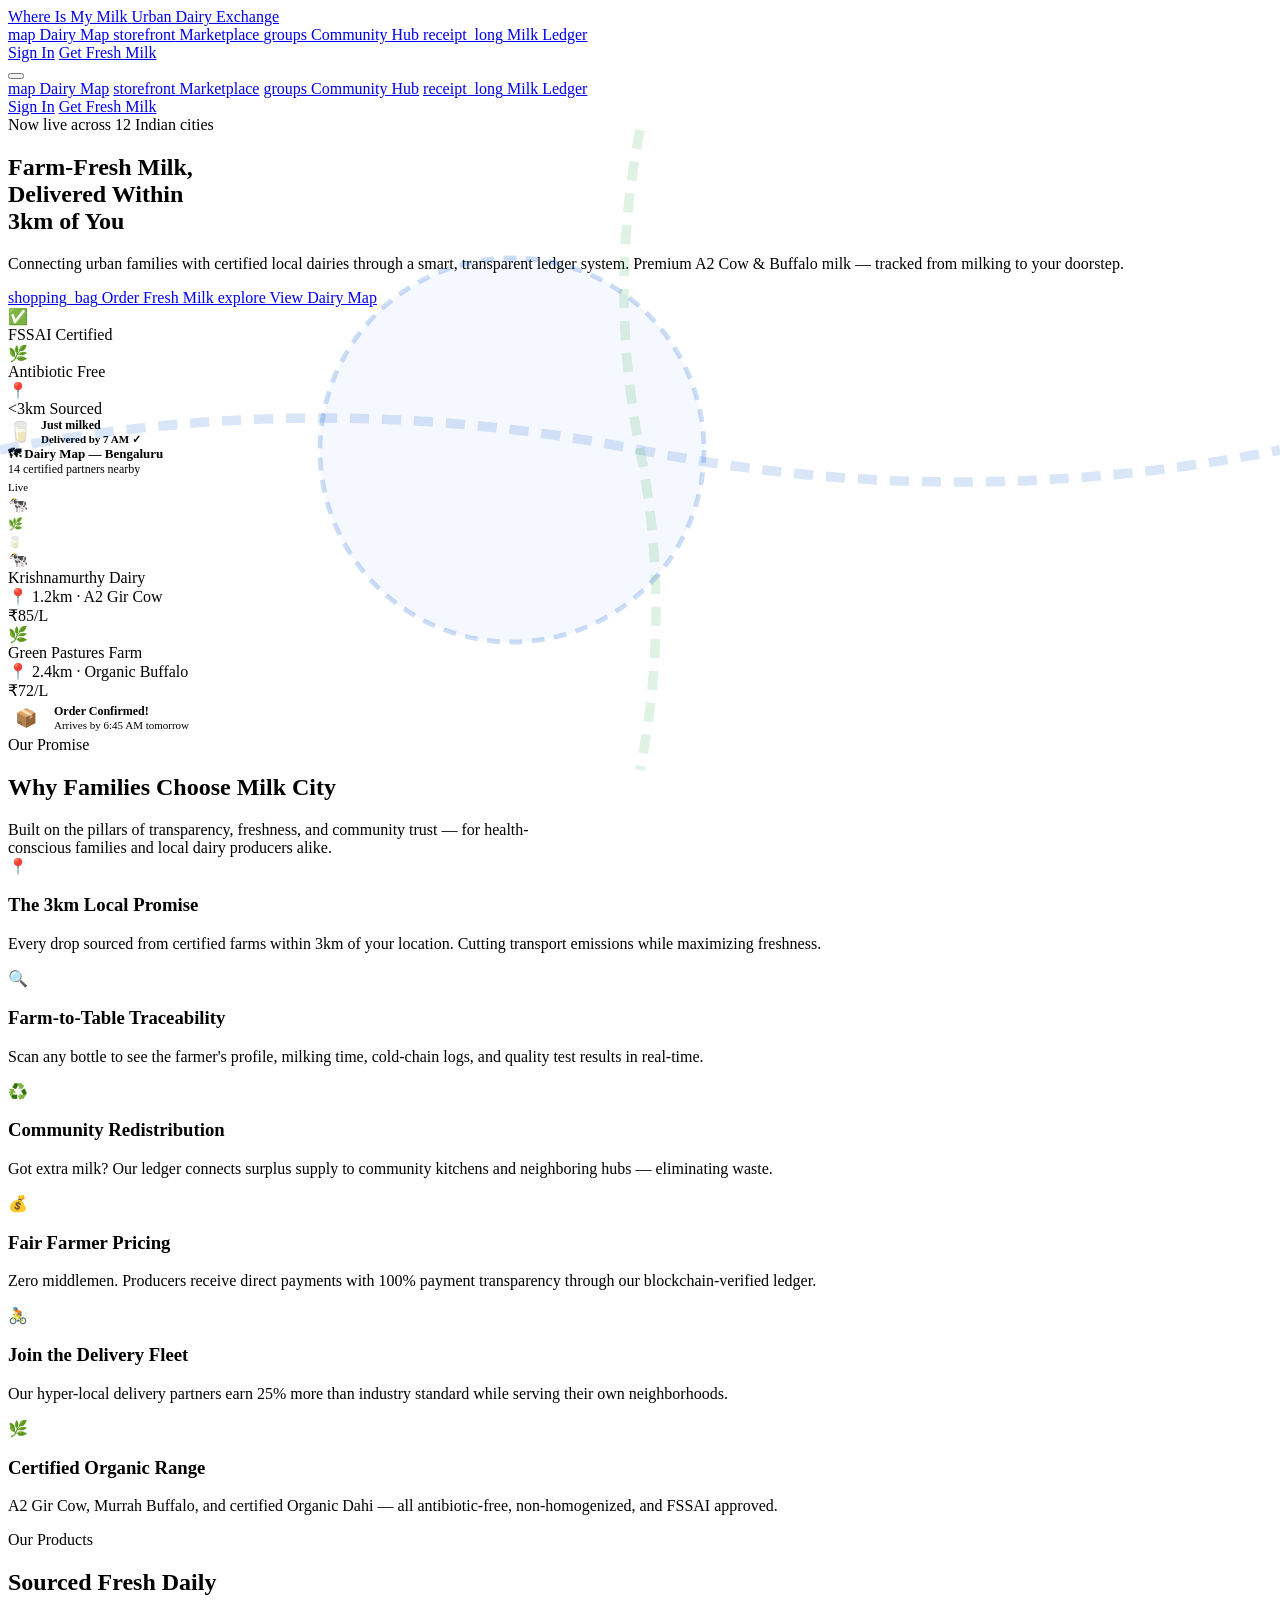
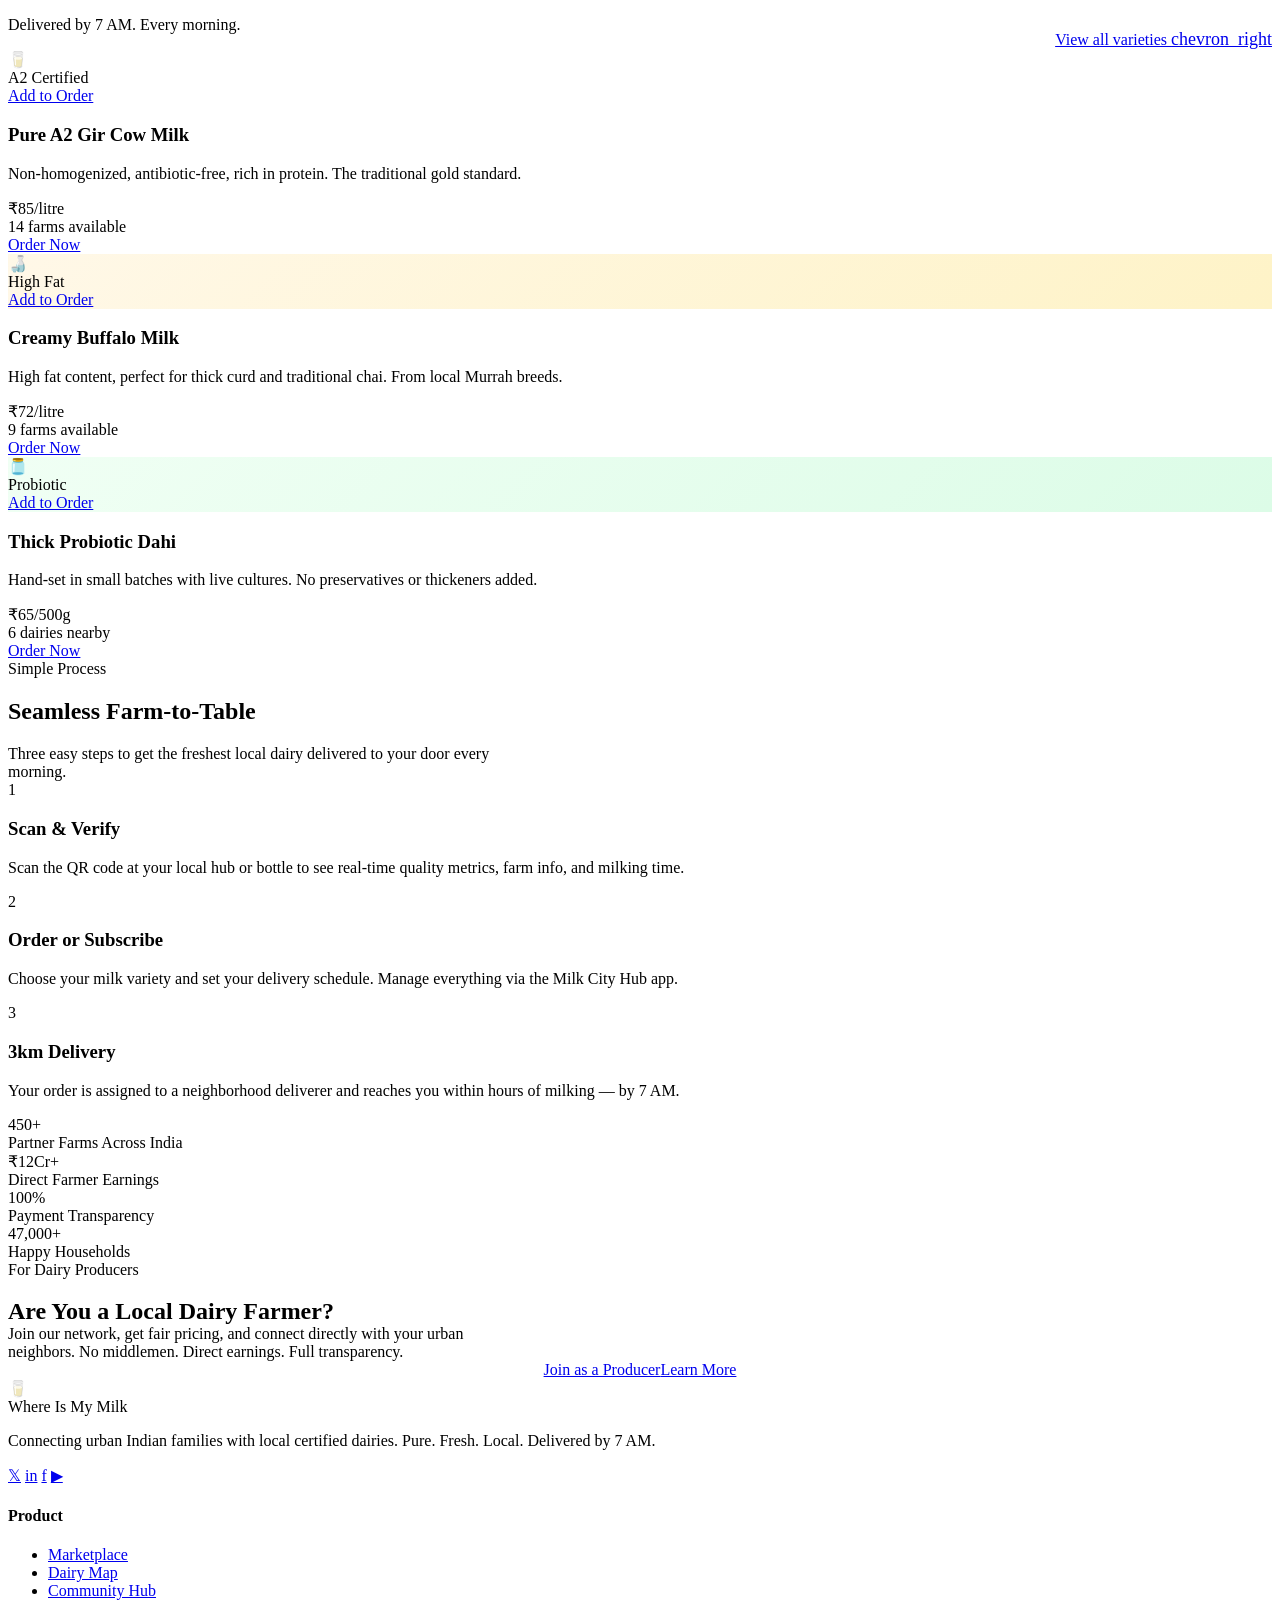
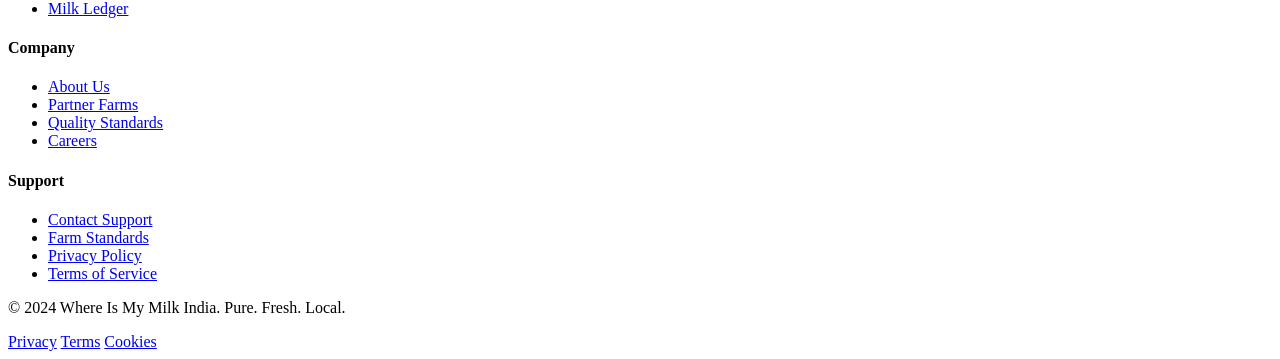
==== html/index.html @ d9d9bc88 "feat: restructure project by moving site files into a dedicated html subdirectory" ====
<!DOCTYPE html>
<html lang="en">
<head>
<meta charset="UTF-8">
<meta name="viewport" content="width=device-width, initial-scale=1.0">
<title>Where Is My Milk | Pure. Fresh. Local. Urban Dairy Exchange</title>
<meta name="description" content="Connecting urban Indian families with 3km local dairies. Premium A2 Cow & Buffalo milk tracked from farm to table. Join 450+ partner farms.">
<link rel="stylesheet" href="css/design-system.css">
<link rel="stylesheet" href="css/nav.css">
<link rel="stylesheet" href="css/landing.css">
</head>
<body>

<!-- NAVIGATION -->
<nav class="nav" id="mainNav">
  <div class="nav-inner">
    <a href="index.html" class="nav-logo">
      <div class="nav-logo-icon"></div>
      <div class="nav-logo-text">
        <span class="nav-logo-name">Where Is My Milk</span>
        <span class="nav-logo-tagline">Urban Dairy Exchange</span>
      </div>
    </a>
    <div class="nav-links">
      <a href="dairy-map.html" class="nav-link">
        <span class="material-icons-round">map</span> Dairy Map
      </a>
      <a href="marketplace.html" class="nav-link">
        <span class="material-icons-round">storefront</span> Marketplace
      </a>
      <a href="community-hub.html" class="nav-link">
        <span class="material-icons-round">groups</span> Community Hub
      </a>
      <a href="milk-ledger.html" class="nav-link">
        <span class="material-icons-round">receipt_long</span> Milk Ledger
      </a>
    </div>
    <div class="nav-actions">
      <a href="buyer-dashboard.html" class="btn btn-ghost btn-sm">Sign In</a>
      <a href="marketplace.html" class="btn btn-primary btn-sm">Get Fresh Milk</a>
    </div>
    <button class="nav-hamburger" id="hamburger" aria-label="Open menu">
      <span></span><span></span><span></span>
    </button>
  </div>
</nav>
<div class="nav-mobile" id="mobileMenu">
  <a href="dairy-map.html" class="nav-link"><span class="material-icons-round">map</span> Dairy Map</a>
  <a href="marketplace.html" class="nav-link"><span class="material-icons-round">storefront</span> Marketplace</a>
  <a href="community-hub.html" class="nav-link"><span class="material-icons-round">groups</span> Community Hub</a>
  <a href="milk-ledger.html" class="nav-link"><span class="material-icons-round">receipt_long</span> Milk Ledger</a>
  <div class="nav-actions">
    <a href="buyer-dashboard.html" class="btn btn-outline">Sign In</a>
    <a href="marketplace.html" class="btn btn-primary">Get Fresh Milk</a>
  </div>
</div>

<!-- HERO -->
<section class="hero" id="hero">
  <div class="container hero-inner">
    <div class="hero-content">
      <div class="hero-eyebrow" data-animate>
        <span class="hero-eyebrow-dot"></span>
        <span class="hero-eyebrow-text">Now live across 12 Indian cities</span>
      </div>
      <h1 class="hero-title" data-animate>
        Farm-Fresh Milk,<br>
        <span class="highlight">Delivered Within</span><br>
        <span class="highlight-green">3km of You</span>
      </h1>
      <p class="hero-desc" data-animate>
        Connecting urban families with certified local dairies through a smart, transparent ledger system. Premium A2 Cow &amp; Buffalo milk — tracked from milking to your doorstep.
      </p>
      <div class="hero-actions" data-animate>
        <a href="marketplace.html" class="btn btn-primary btn-lg">
          <span class="material-icons-round">shopping_bag</span> Order Fresh Milk
        </a>
        <a href="dairy-map.html" class="btn btn-outline btn-lg">
          <span class="material-icons-round">explore</span> View Dairy Map
        </a>
      </div>
      <div class="hero-trust" data-animate>
        <div class="hero-trust-item">
          <div class="hero-trust-icon">✅</div>
          <span>FSSAI Certified</span>
        </div>
        <div class="hero-trust-item">
          <div class="hero-trust-icon">🌿</div>
          <span>Antibiotic Free</span>
        </div>
        <div class="hero-trust-item">
          <div class="hero-trust-icon">📍</div>
          <span>&lt;3km Sourced</span>
        </div>
      </div>
    </div>

    <!-- Hero Visual -->
    <div class="hero-visual">
      <div class="hero-mockup">
        <!-- Float badges -->
        <div class="float-badge float-badge-top" style="display:flex;align-items:center;gap:8px;">
          <span style="font-size:20px;">🥛</span>
          <div>
            <div style="font-size:12px;font-weight:700;color:var(--on-surface)">Just milked</div>
            <div style="font-size:11px;color:var(--secondary-dark);font-weight:600">Delivered by 7 AM ✓</div>
          </div>
        </div>

        <div class="hero-mockup-card">
          <div class="hero-mockup-header">
            <div>
              <div style="font-size:13px;font-weight:700;color:var(--on-surface)">🗺 Dairy Map — Bengaluru</div>
              <div style="font-size:12px;color:var(--on-surface-variant)">14 certified partners nearby</div>
            </div>
            <span class="chip chip-success" style="font-size:11px;">
              <span class="status-dot status-online"></span> Live
            </span>
          </div>

          <div class="hero-map-area">
            <div class="hero-map-grid"></div>
            <div class="hero-map-marker marker-blue">
              <span class="hero-map-marker-inner">🐄</span>
            </div>
            <div class="hero-map-marker marker-green">
              <span class="hero-map-marker-inner" style="font-size:12px;">🌿</span>
            </div>
            <div class="hero-map-marker marker-blue-sm">
              <span class="hero-map-marker-inner" style="font-size:11px;">🥛</span>
            </div>
            <!-- Roads -->
            <svg style="position:absolute;inset:0;width:100%;height:100%;" viewBox="0 0 400 200" fill="none">
              <path d="M0 100 Q100 80 200 100 Q300 120 400 100" stroke="rgba(0,86,210,0.15)" stroke-width="3" stroke-dasharray="6 4"/>
              <path d="M200 0 Q190 50 200 100 Q210 150 200 200" stroke="rgba(40,167,69,0.15)" stroke-width="3" stroke-dasharray="6 4"/>
            </svg>
            <!-- 3km radius circle -->
            <svg style="position:absolute;inset:0;width:100%;height:100%;" viewBox="0 0 400 200" fill="none">
              <circle cx="160" cy="100" r="60" stroke="rgba(0,86,210,0.2)" stroke-width="1.5" stroke-dasharray="4 3" fill="rgba(0,86,210,0.04)"/>
            </svg>
          </div>

          <div class="hero-farm-list">
            <div class="hero-farm-item">
              <div class="hero-farm-avatar">🐄</div>
              <div class="hero-farm-info">
                <div class="hero-farm-name">Krishnamurthy Dairy</div>
                <div class="hero-farm-dist">📍 1.2km · A2 Gir Cow</div>
              </div>
              <div class="hero-farm-price">₹85/L</div>
            </div>
            <div class="hero-farm-item">
              <div class="hero-farm-avatar">🌿</div>
              <div class="hero-farm-info">
                <div class="hero-farm-name">Green Pastures Farm</div>
                <div class="hero-farm-dist">📍 2.4km · Organic Buffalo</div>
              </div>
              <div class="hero-farm-price">₹72/L</div>
            </div>
          </div>
        </div>

        <div class="float-badge float-badge-bottom" style="display:flex;align-items:center;gap:10px;">
          <div style="width:36px;height:36px;background:var(--primary-fixed);border-radius:50%;display:flex;align-items:center;justify-content:center;font-size:18px;">📦</div>
          <div>
            <div style="font-size:12px;font-weight:700;color:var(--on-surface)">Order Confirmed!</div>
            <div style="font-size:11px;color:var(--on-surface-variant)">Arrives by 6:45 AM tomorrow</div>
          </div>
        </div>
      </div>
    </div>
  </div>
</section>

<!-- FEATURES -->
<section class="section" id="features">
  <div class="container">
    <div class="section-header text-center" data-animate>
      <div class="section-eyebrow" style="justify-content:center;">Our Promise</div>
      <h2 class="h2">Why Families Choose Milk City</h2>
      <p class="body-lg text-muted" style="max-width:560px;margin:var(--sp-md) auto 0;">Built on the pillars of transparency, freshness, and community trust — for health-conscious families and local dairy producers alike.</p>
    </div>
    <div class="features-grid">
      <div class="feature-card" data-animate>
        <div class="feature-icon feature-icon-blue">📍</div>
        <h3 class="feature-title">The 3km Local Promise</h3>
        <p class="feature-desc">Every drop sourced from certified farms within 3km of your location. Cutting transport emissions while maximizing freshness.</p>
      </div>
      <div class="feature-card" data-animate>
        <div class="feature-icon feature-icon-green">🔍</div>
        <h3 class="feature-title">Farm-to-Table Traceability</h3>
        <p class="feature-desc">Scan any bottle to see the farmer's profile, milking time, cold-chain logs, and quality test results in real-time.</p>
      </div>
      <div class="feature-card" data-animate>
        <div class="feature-icon feature-icon-teal">♻️</div>
        <h3 class="feature-title">Community Redistribution</h3>
        <p class="feature-desc">Got extra milk? Our ledger connects surplus supply to community kitchens and neighboring hubs — eliminating waste.</p>
      </div>
      <div class="feature-card" data-animate>
        <div class="feature-icon feature-icon-amber">💰</div>
        <h3 class="feature-title">Fair Farmer Pricing</h3>
        <p class="feature-desc">Zero middlemen. Producers receive direct payments with 100% payment transparency through our blockchain-verified ledger.</p>
      </div>
      <div class="feature-card" data-animate>
        <div class="feature-icon feature-icon-blue">🚴</div>
        <h3 class="feature-title">Join the Delivery Fleet</h3>
        <p class="feature-desc">Our hyper-local delivery partners earn 25% more than industry standard while serving their own neighborhoods.</p>
      </div>
      <div class="feature-card" data-animate>
        <div class="feature-icon feature-icon-green">🌿</div>
        <h3 class="feature-title">Certified Organic Range</h3>
        <p class="feature-desc">A2 Gir Cow, Murrah Buffalo, and certified Organic Dahi — all antibiotic-free, non-homogenized, and FSSAI approved.</p>
      </div>
    </div>
  </div>
</section>

<!-- PRODUCTS -->
<section class="section product-section" id="products">
  <div class="container">
    <div class="section-header" style="display:flex;align-items:flex-end;justify-content:space-between;flex-wrap:wrap;gap:var(--sp-lg);" data-animate>
      <div>
        <div class="section-eyebrow">Our Products</div>
        <h2 class="h2">Sourced Fresh Daily</h2>
        <p class="body-lg text-muted">Delivered by 7 AM. Every morning.</p>
      </div>
      <a href="marketplace.html" class="btn btn-outline">
        View all varieties <span class="material-icons-round" style="font-size:18px;">chevron_right</span>
      </a>
    </div>
    <div class="products-grid">
      <div class="product-card" data-animate>
        <div class="product-image-well">
          <div class="product-emoji">🥛</div>
          <div class="product-tag">
            <span class="chip chip-primary">A2 Certified</span>
          </div>
          <div class="product-glass-overlay">
            <a href="marketplace.html" class="btn btn-primary" style="width:100%;justify-content:center;">Add to Order</a>
          </div>
        </div>
        <div class="product-body">
          <h3 class="product-name">Pure A2 Gir Cow Milk</h3>
          <p class="product-desc">Non-homogenized, antibiotic-free, rich in protein. The traditional gold standard.</p>
          <div class="product-meta">
            <div><span class="product-price">₹85</span><span class="product-unit">/litre</span></div>
            <div class="product-availability"><span class="status-dot status-online"></span> 14 farms available</div>
          </div>
          <a href="marketplace.html" class="btn btn-primary" style="width:100%;justify-content:center;">Order Now</a>
        </div>
      </div>

      <div class="product-card" data-animate>
        <div class="product-image-well" style="background:linear-gradient(135deg,#fff8e8,#fef3c7);">
          <div class="product-emoji">🍶</div>
          <div class="product-tag">
            <span class="chip chip-secondary">High Fat</span>
          </div>
          <div class="product-glass-overlay">
            <a href="marketplace.html" class="btn btn-primary" style="width:100%;justify-content:center;">Add to Order</a>
          </div>
        </div>
        <div class="product-body">
          <h3 class="product-name">Creamy Buffalo Milk</h3>
          <p class="product-desc">High fat content, perfect for thick curd and traditional chai. From local Murrah breeds.</p>
          <div class="product-meta">
            <div><span class="product-price">₹72</span><span class="product-unit">/litre</span></div>
            <div class="product-availability"><span class="status-dot status-online"></span> 9 farms available</div>
          </div>
          <a href="marketplace.html" class="btn btn-primary" style="width:100%;justify-content:center;">Order Now</a>
        </div>
      </div>

      <div class="product-card" data-animate>
        <div class="product-image-well" style="background:linear-gradient(135deg,#f0fff4,#dcfce7);">
          <div class="product-emoji">🫙</div>
          <div class="product-tag">
            <span class="chip chip-success">Probiotic</span>
          </div>
          <div class="product-glass-overlay">
            <a href="marketplace.html" class="btn btn-primary" style="width:100%;justify-content:center;">Add to Order</a>
          </div>
        </div>
        <div class="product-body">
          <h3 class="product-name">Thick Probiotic Dahi</h3>
          <p class="product-desc">Hand-set in small batches with live cultures. No preservatives or thickeners added.</p>
          <div class="product-meta">
            <div><span class="product-price">₹65</span><span class="product-unit">/500g</span></div>
            <div class="product-availability"><span class="status-dot status-online"></span> 6 dairies nearby</div>
          </div>
          <a href="marketplace.html" class="btn btn-primary" style="width:100%;justify-content:center;">Order Now</a>
        </div>
      </div>
    </div>
  </div>
</section>

<!-- HOW IT WORKS -->
<section class="section how-it-works" id="how-it-works">
  <div class="container">
    <div class="section-header text-center" data-animate>
      <div class="section-eyebrow" style="justify-content:center;">Simple Process</div>
      <h2 class="h2">Seamless Farm-to-Table</h2>
      <p class="body-lg text-muted" style="max-width:500px;margin:var(--sp-md) auto 0;">Three easy steps to get the freshest local dairy delivered to your door every morning.</p>
    </div>
    <div class="steps-grid">
      <div class="step-card" data-animate>
        <div class="step-number">1</div>
        <h3 class="step-title">Scan &amp; Verify</h3>
        <p class="step-desc">Scan the QR code at your local hub or bottle to see real-time quality metrics, farm info, and milking time.</p>
      </div>
      <div class="step-card" data-animate>
        <div class="step-number" style="background:linear-gradient(135deg,var(--secondary),#1aab3e);">2</div>
        <h3 class="step-title">Order or Subscribe</h3>
        <p class="step-desc">Choose your milk variety and set your delivery schedule. Manage everything via the Milk City Hub app.</p>
      </div>
      <div class="step-card" data-animate>
        <div class="step-number">3</div>
        <h3 class="step-title">3km Delivery</h3>
        <p class="step-desc">Your order is assigned to a neighborhood deliverer and reaches you within hours of milking — by 7 AM.</p>
      </div>
    </div>
  </div>
</section>

<!-- STATS BANNER -->
<section class="stats-banner" id="stats">
  <div class="container">
    <div class="stats-banner-inner">
      <div data-animate>
        <div class="stat-number" data-counter="450" data-suffix="+">450+</div>
        <div class="stat-desc">Partner Farms Across India</div>
      </div>
      <div data-animate>
        <div class="stat-number" data-prefix="₹" data-counter="12" data-suffix="Cr+">₹12Cr+</div>
        <div class="stat-desc">Direct Farmer Earnings</div>
      </div>
      <div data-animate>
        <div class="stat-number" data-counter="100" data-suffix="%">100%</div>
        <div class="stat-desc">Payment Transparency</div>
      </div>
      <div data-animate>
        <div class="stat-number" data-counter="47000" data-suffix="+">47,000+</div>
        <div class="stat-desc">Happy Households</div>
      </div>
    </div>
  </div>
</section>

<!-- PARTNER CTA -->
<section class="section" id="partner">
  <div class="container">
    <div class="partner-cta" data-animate>
      <div class="section-eyebrow" style="justify-content:center;margin-bottom:var(--sp-md);">For Dairy Producers</div>
      <h2 class="h2" style="margin-bottom:var(--sp-md);">Are You a Local Dairy Farmer?</h2>
      <p class="body-lg text-muted" style="max-width:520px;margin:0 auto var(--sp-2xl);">Join our network, get fair pricing, and connect directly with your urban neighbors. No middlemen. Direct earnings. Full transparency.</p>
      <div style="display:flex;gap:var(--sp-md);justify-content:center;flex-wrap:wrap;">
        <a href="seller-dashboard.html" class="btn btn-primary btn-lg">Join as a Producer</a>
        <a href="community-hub.html" class="btn btn-outline btn-lg">Learn More</a>
      </div>
    </div>
  </div>
</section>

<!-- FOOTER -->
<footer class="footer" id="footer">
  <div class="container">
    <div class="footer-grid">
      <div class="footer-brand">
        <div class="footer-logo">
          <div class="footer-logo-icon">🥛</div>
          <span class="footer-logo-name">Where Is My Milk</span>
        </div>
        <p class="footer-desc">Connecting urban Indian families with local certified dairies. Pure. Fresh. Local. Delivered by 7 AM.</p>
        <div class="footer-socials">
          <a href="#" class="footer-social">𝕏</a>
          <a href="#" class="footer-social">in</a>
          <a href="#" class="footer-social">f</a>
          <a href="#" class="footer-social">▶</a>
        </div>
      </div>
      <div>
        <h4 class="footer-heading">Product</h4>
        <ul class="footer-links">
          <li><a href="marketplace.html" class="footer-link">Marketplace</a></li>
          <li><a href="dairy-map.html" class="footer-link">Dairy Map</a></li>
          <li><a href="community-hub.html" class="footer-link">Community Hub</a></li>
          <li><a href="milk-ledger.html" class="footer-link">Milk Ledger</a></li>
        </ul>
      </div>
      <div>
        <h4 class="footer-heading">Company</h4>
        <ul class="footer-links">
          <li><a href="#" class="footer-link">About Us</a></li>
          <li><a href="#" class="footer-link">Partner Farms</a></li>
          <li><a href="#" class="footer-link">Quality Standards</a></li>
          <li><a href="#" class="footer-link">Careers</a></li>
        </ul>
      </div>
      <div>
        <h4 class="footer-heading">Support</h4>
        <ul class="footer-links">
          <li><a href="#" class="footer-link">Contact Support</a></li>
          <li><a href="#" class="footer-link">Farm Standards</a></li>
          <li><a href="#" class="footer-link">Privacy Policy</a></li>
          <li><a href="#" class="footer-link">Terms of Service</a></li>
        </ul>
      </div>
    </div>
    <div class="footer-bottom">
      <p class="footer-copy">© 2024 Where Is My Milk India. Pure. Fresh. Local.</p>
      <div class="footer-legal">
        <a href="#">Privacy</a>
        <a href="#">Terms</a>
        <a href="#">Cookies</a>
      </div>
    </div>
  </div>
</footer>

<script src="js/main.js"></script>
</body>
</html>
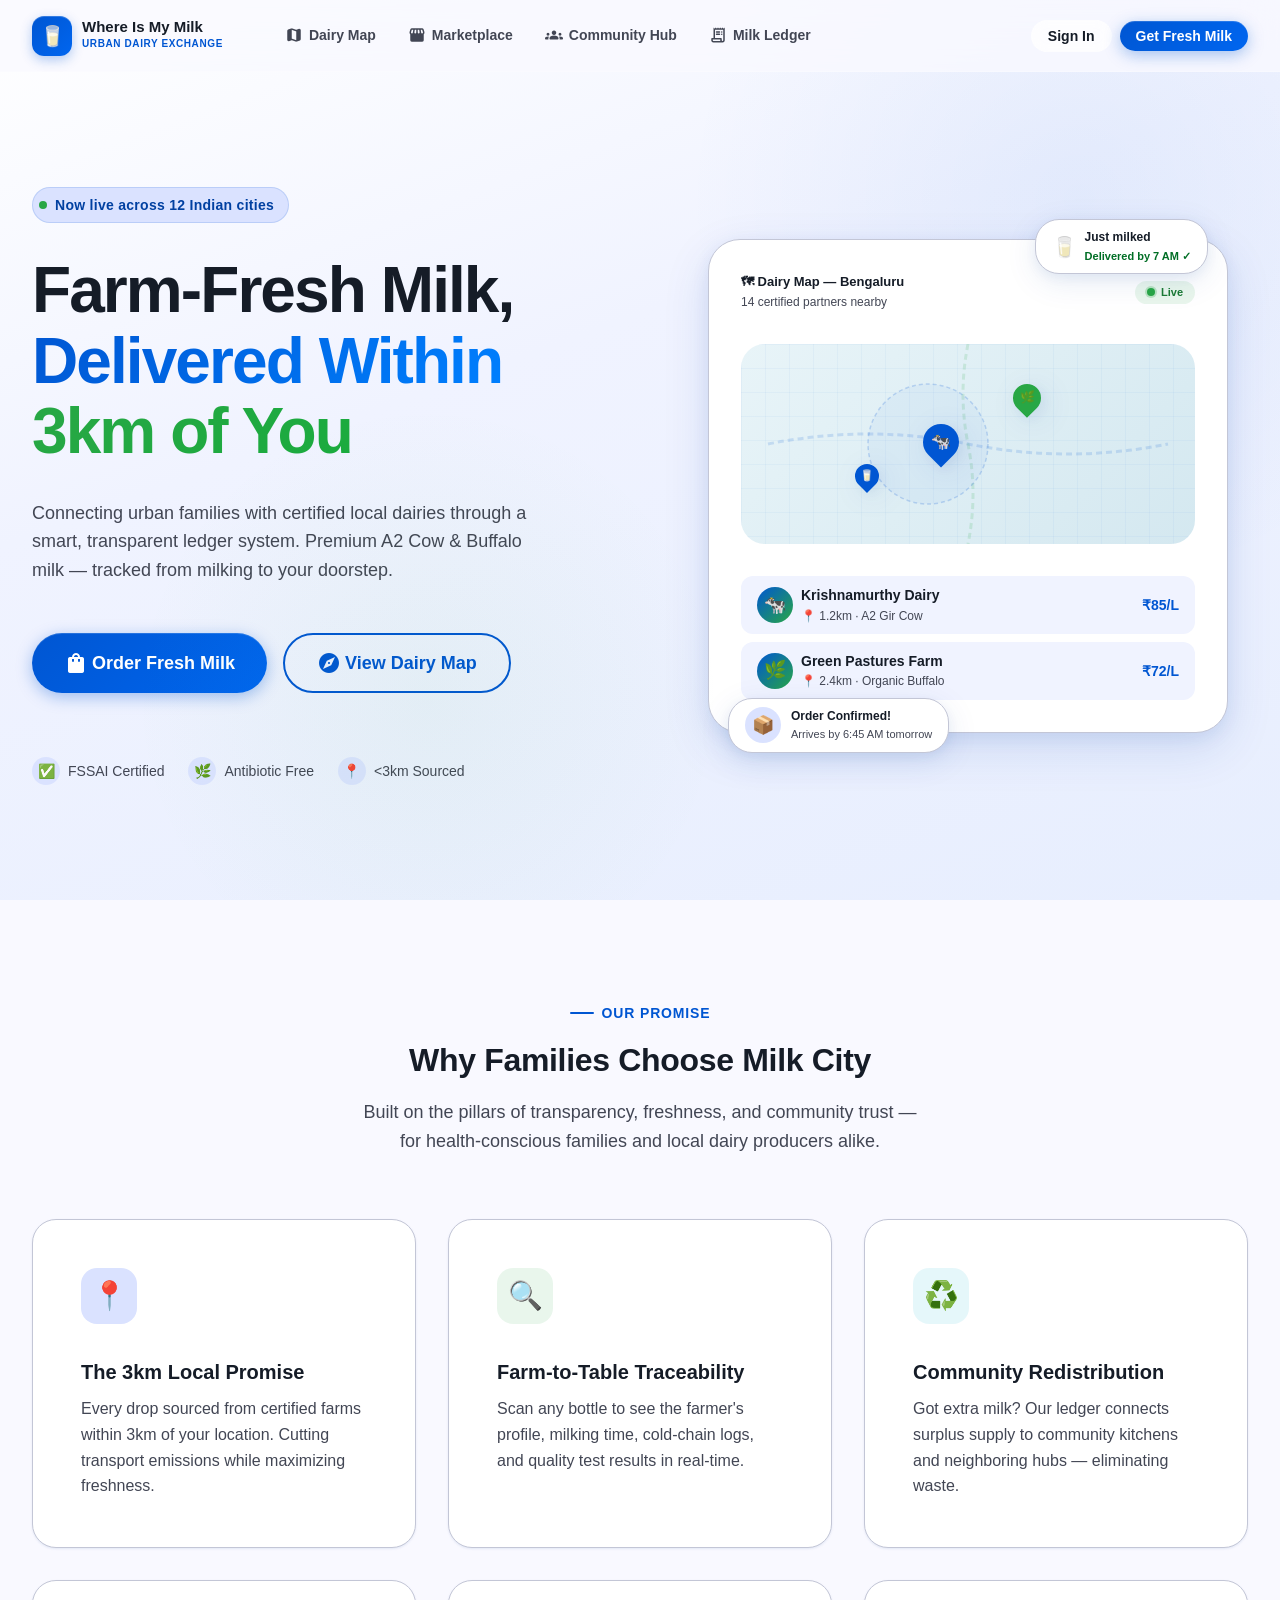
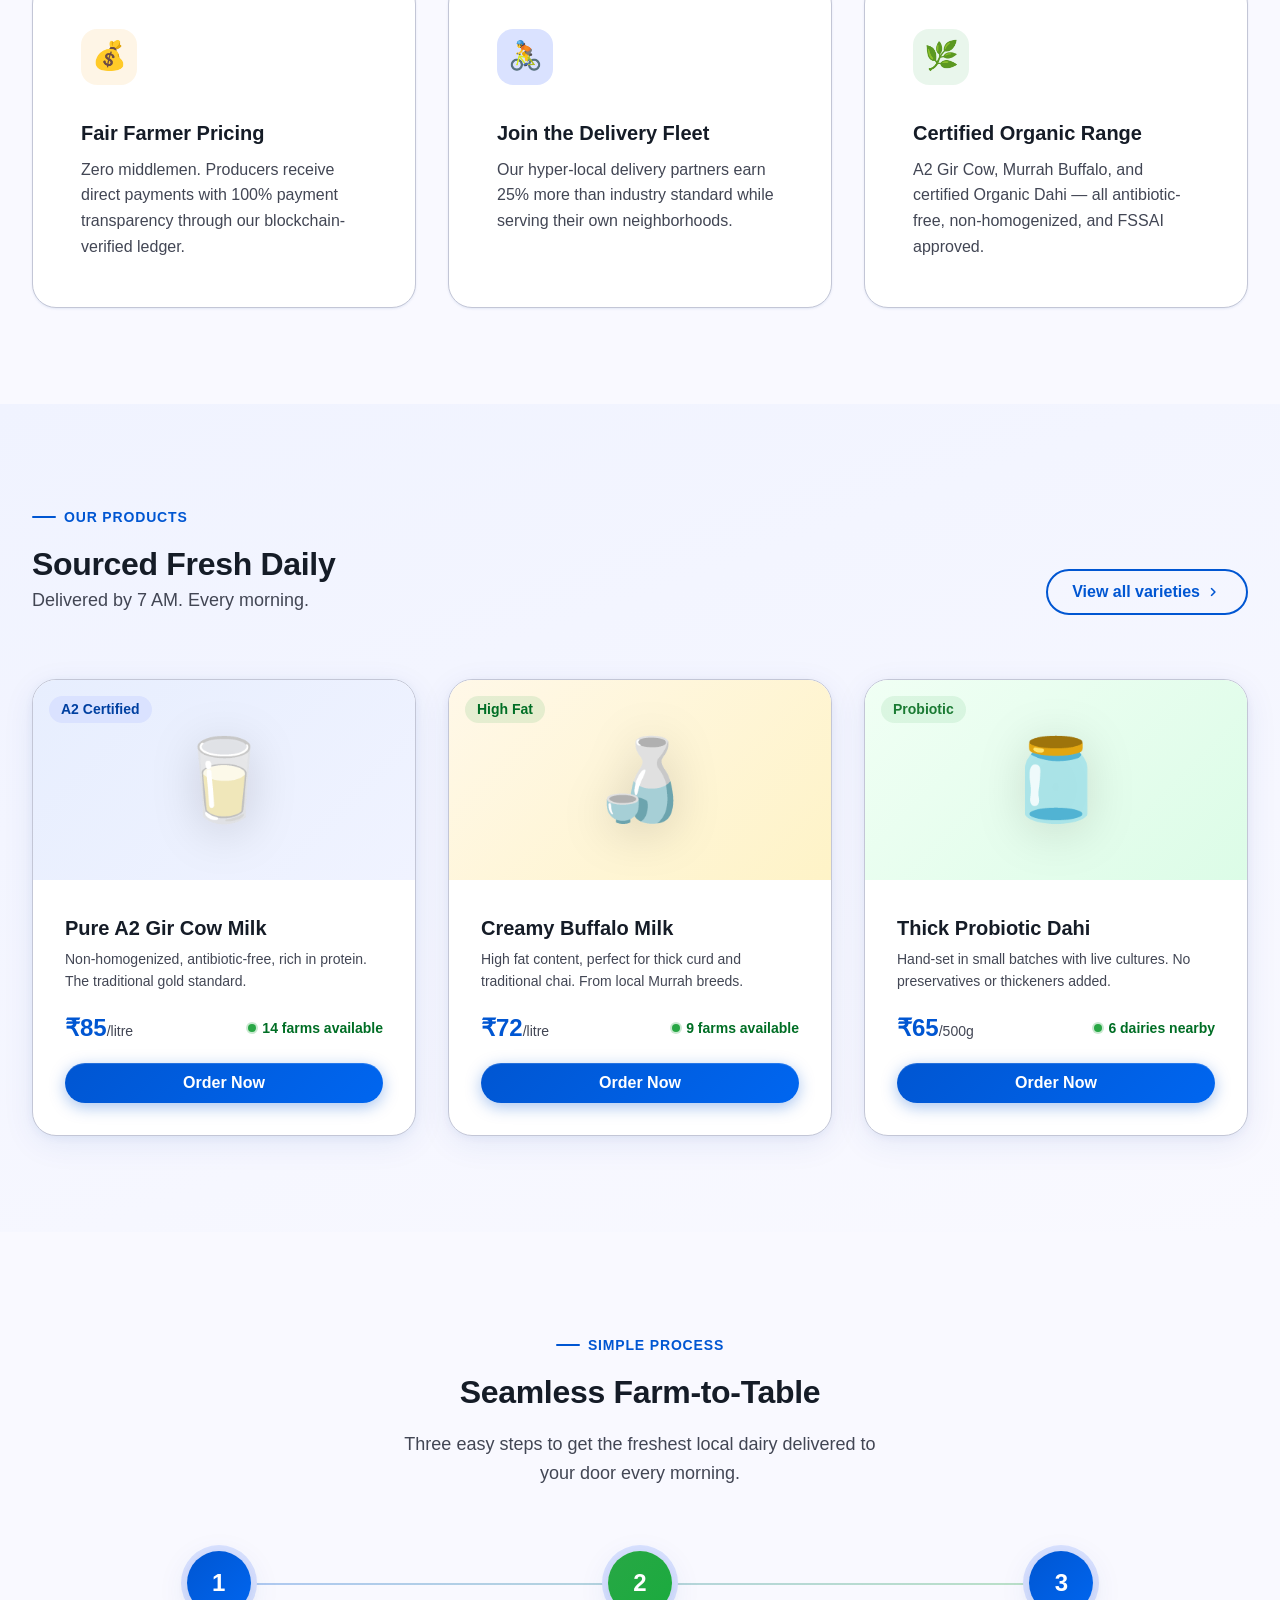
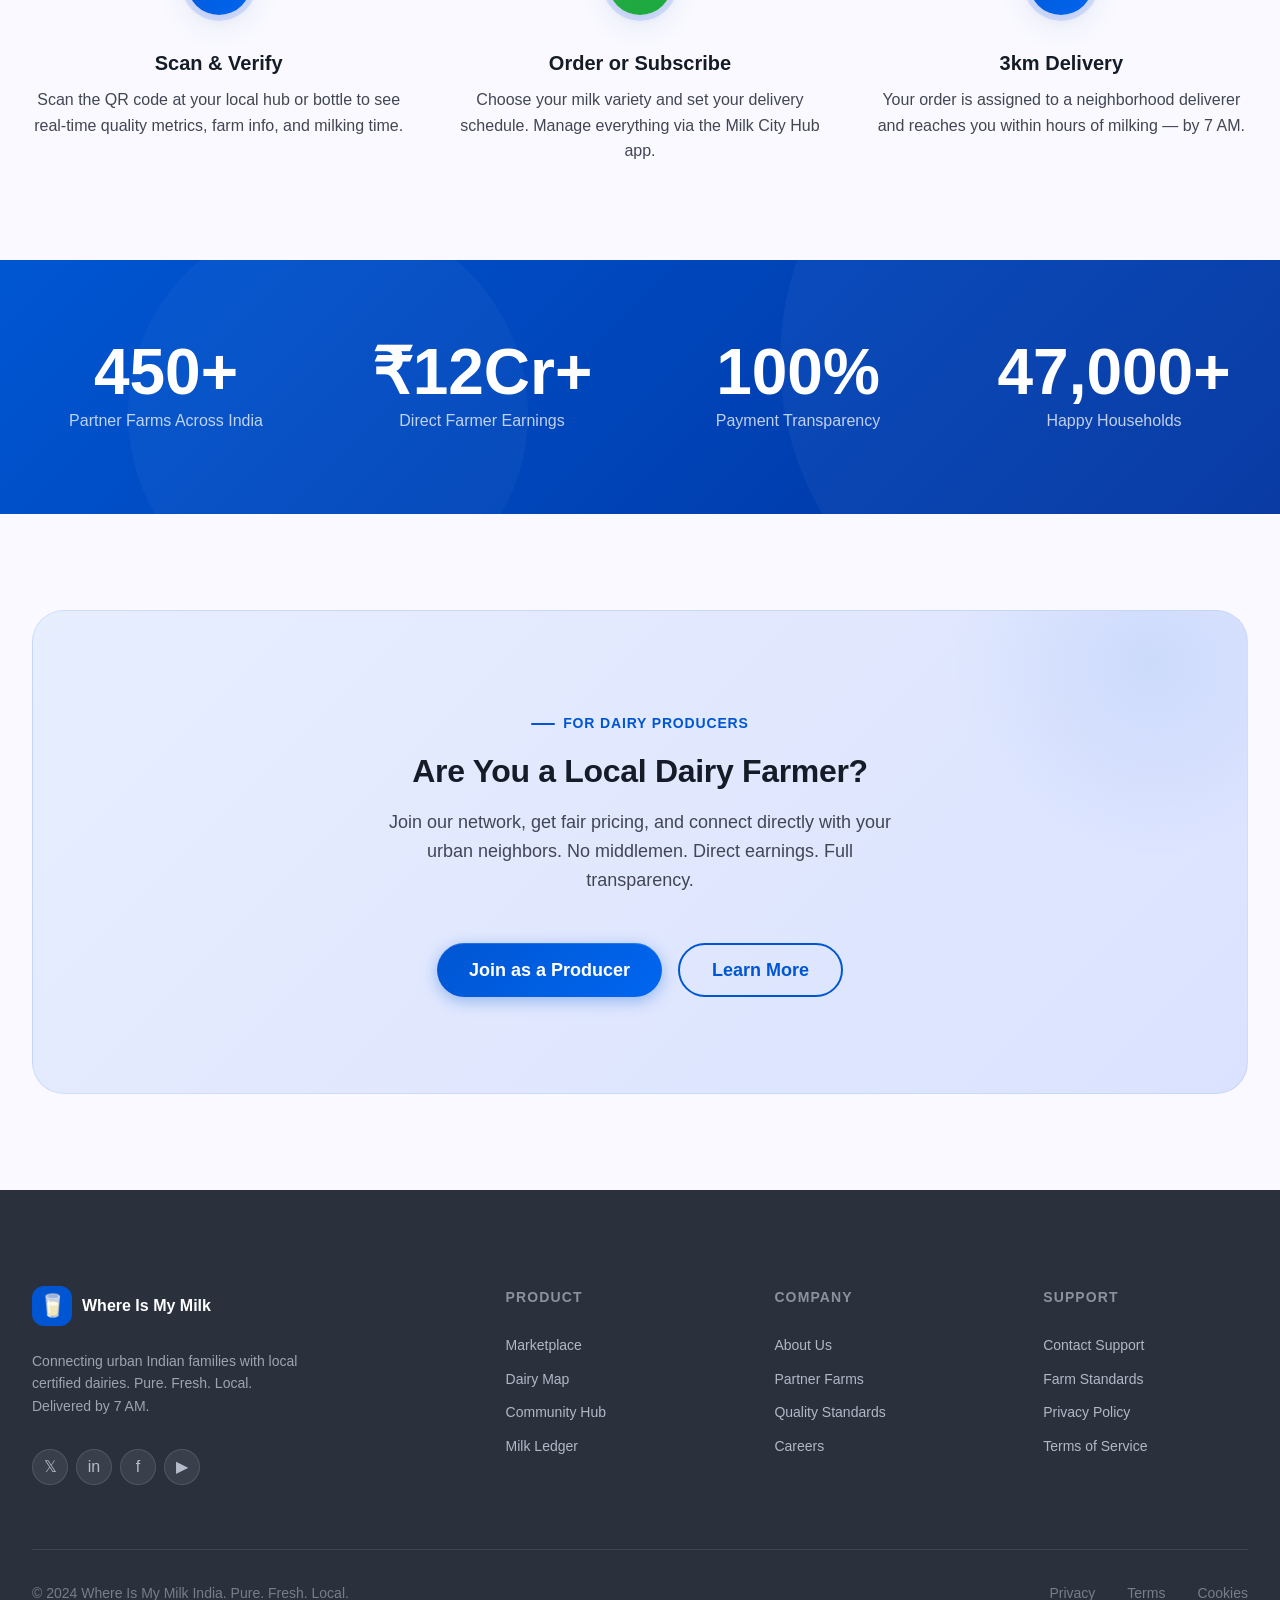
==== commit b4946d48: "refactor: update static asset paths to use relative references in HTML files" ====
--- a/html/index.html
+++ b/html/index.html
@@ -5,9 +5,9 @@
 <meta name="viewport" content="width=device-width, initial-scale=1.0">
 <title>Where Is My Milk | Pure. Fresh. Local. Urban Dairy Exchange</title>
 <meta name="description" content="Connecting urban Indian families with 3km local dairies. Premium A2 Cow & Buffalo milk tracked from farm to table. Join 450+ partner farms.">
-<link rel="stylesheet" href="css/design-system.css">
-<link rel="stylesheet" href="css/nav.css">
-<link rel="stylesheet" href="css/landing.css">
+<link rel="stylesheet" href="../css/design-system.css">
+<link rel="stylesheet" href="../css/nav.css">
+<link rel="stylesheet" href="../css/landing.css">
 </head>
 <body>
 
@@ -418,6 +418,6 @@
   </div>
 </footer>
 
-<script src="js/main.js"></script>
+<script src="../js/main.js"></script>
 </body>
 </html>
--- a/css/design-system.css
+++ b/css/design-system.css
@@ -0,0 +1,753 @@
+/* ============================================================
+   WHERE IS MY MILK — Design System
+   Extracted from Urban Dairy Exchange Stitch Project
+   ============================================================ */
+
+@import url('https://fonts.googleapis.com/css2?family=Plus+Jakarta+Sans:wght@300;400;500;600;700;800&display=swap');
+@import url('https://fonts.googleapis.com/icon?family=Material+Icons+Round');
+
+/* ─────────────────────────────────────────
+   DESIGN TOKENS
+   ───────────────────────────────────────── */
+:root {
+  /* Primary — Safety Blue */
+  --primary: #0056D2;
+  --primary-dark: #0040a1;
+  --primary-light: #dae2ff;
+  --primary-fixed: #dae2ff;
+  --primary-fixed-dim: #b2c5ff;
+  --on-primary: #ffffff;
+  --on-primary-container: #ccd8ff;
+  --inverse-primary: #b2c5ff;
+
+  /* Secondary — Fresh Green */
+  --secondary: #28A745;
+  --secondary-dark: #006e25;
+  --secondary-container: #80f98b;
+  --secondary-fixed: #83fc8e;
+  --on-secondary: #ffffff;
+  --on-secondary-container: #007327;
+
+  /* Tertiary — Neutral */
+  --tertiary: #464748;
+  --tertiary-container: #5d5f5f;
+  --on-tertiary: #ffffff;
+  --on-tertiary-container: #d9d9d9;
+
+  /* Surface Hierarchy */
+  --surface: #f9f9ff;
+  --surface-dim: #d3daea;
+  --surface-bright: #f9f9ff;
+  --surface-lowest: #ffffff;
+  --surface-low: #f0f3ff;
+  --surface-container: #e7eefe;
+  --surface-container-high: #e2e8f8;
+  --surface-container-highest: #dce2f3;
+  --surface-variant: #dce2f3;
+  --surface-tint: #0056d2;
+
+  /* On-Surface */
+  --on-surface: #151c27;
+  --on-surface-variant: #424654;
+  --inverse-surface: #2a313d;
+  --inverse-on-surface: #ebf1ff;
+
+  /* Outline */
+  --outline: #737785;
+  --outline-variant: #c3c6d6;
+
+  /* Semantic */
+  --error: #ba1a1a;
+  --on-error: #ffffff;
+  --error-container: #ffdad6;
+  --success: #28A745;
+  --warning: #f59e0b;
+  --background: #f9f9ff;
+
+  /* ─── Typography ─── */
+  --font-family: 'Plus Jakarta Sans', sans-serif;
+  --h1-size: 3rem;        /* 48px */
+  --h2-size: 2rem;        /* 32px */
+  --h3-size: 1.5rem;      /* 24px */
+  --h4-size: 1.25rem;     /* 20px */
+  --body-lg: 1.125rem;    /* 18px */
+  --body-md: 1rem;        /* 16px */
+  --body-sm: 0.875rem;    /* 14px */
+  --label-sm: 0.75rem;    /* 12px */
+
+  --fw-regular: 400;
+  --fw-medium: 500;
+  --fw-semibold: 600;
+  --fw-bold: 700;
+  --fw-extrabold: 800;
+
+  --lh-tight: 1.2;
+  --lh-snug: 1.3;
+  --lh-normal: 1.5;
+  --lh-relaxed: 1.6;
+
+  /* ─── Spacing (8px base) ─── */
+  --sp-xs: 4px;
+  --sp-sm: 8px;
+  --sp-md: 16px;
+  --sp-lg: 24px;
+  --sp-xl: 32px;
+  --sp-2xl: 48px;
+  --sp-3xl: 64px;
+  --sp-4xl: 80px;
+  --sp-5xl: 96px;
+  --sp-6xl: 120px;
+
+  /* ─── Border Radius ─── */
+  --radius-xs: 4px;
+  --radius-sm: 8px;
+  --radius-md: 12px;
+  --radius-lg: 16px;
+  --radius-xl: 24px;
+  --radius-2xl: 32px;
+  --radius-full: 9999px;
+
+  /* ─── Shadows / Elevation ─── */
+  --shadow-sm: 0 1px 3px rgba(0, 64, 161, 0.06), 0 1px 2px rgba(0, 64, 161, 0.04);
+  --shadow-md: 0 4px 16px rgba(0, 64, 161, 0.08), 0 2px 6px rgba(0, 64, 161, 0.05);
+  --shadow-lg: 0 8px 32px rgba(0, 64, 161, 0.10), 0 4px 12px rgba(0, 64, 161, 0.06);
+  --shadow-xl: 0 16px 48px rgba(0, 64, 161, 0.12), 0 6px 18px rgba(0, 64, 161, 0.08);
+  --shadow-card: 0 2px 8px rgba(0, 64, 161, 0.06), 0 8px 32px rgba(0, 64, 161, 0.08);
+  --shadow-float: 0 8px 40px rgba(0, 64, 161, 0.15);
+
+  /* ─── Glass ─── */
+  --glass-bg: rgba(255, 255, 255, 0.65);
+  --glass-bg-strong: rgba(255, 255, 255, 0.85);
+  --glass-border: rgba(255, 255, 255, 0.20);
+  --glass-blur: blur(16px);
+  --glass-blur-sm: blur(8px);
+
+  /* ─── Transitions ─── */
+  --transition-fast: 200ms ease-out;
+  --transition-base: 300ms ease-in-out;
+  --transition-slow: 400ms ease-in-out;
+
+  /* ─── Layout ─── */
+  --container-max: 1280px;
+  --container-xl: 1440px;
+  --gutter: clamp(16px, 4vw, 32px);
+  --nav-height: 72px;
+}
+
+/* ─────────────────────────────────────────
+   CSS RESET & BASE
+   ───────────────────────────────────────── */
+*, *::before, *::after {
+  box-sizing: border-box;
+  margin: 0;
+  padding: 0;
+}
+
+html {
+  scroll-behavior: smooth;
+  -webkit-font-smoothing: antialiased;
+  -moz-osx-font-smoothing: grayscale;
+}
+
+body {
+  font-family: var(--font-family);
+  font-size: var(--body-md);
+  font-weight: var(--fw-regular);
+  line-height: var(--lh-relaxed);
+  color: var(--on-surface);
+  background-color: var(--background);
+  overflow-x: hidden;
+}
+
+img, svg {
+  display: block;
+  max-width: 100%;
+}
+
+a {
+  color: inherit;
+  text-decoration: none;
+}
+
+ul, ol {
+  list-style: none;
+}
+
+button, input, select, textarea {
+  font-family: inherit;
+}
+
+/* ─────────────────────────────────────────
+   LAYOUT UTILITIES
+   ───────────────────────────────────────── */
+.container {
+  width: 100%;
+  max-width: var(--container-max);
+  margin-inline: auto;
+  padding-inline: var(--gutter);
+}
+
+.container-xl {
+  width: 100%;
+  max-width: var(--container-xl);
+  margin-inline: auto;
+  padding-inline: var(--gutter);
+}
+
+.flex { display: flex; }
+.flex-col { flex-direction: column; }
+.items-center { align-items: center; }
+.justify-center { justify-content: center; }
+.justify-between { justify-content: space-between; }
+.gap-sm { gap: var(--sp-sm); }
+.gap-md { gap: var(--sp-md); }
+.gap-lg { gap: var(--sp-lg); }
+
+.grid-2 { display: grid; grid-template-columns: repeat(2, 1fr); gap: var(--sp-lg); }
+.grid-3 { display: grid; grid-template-columns: repeat(3, 1fr); gap: var(--sp-lg); }
+.grid-4 { display: grid; grid-template-columns: repeat(4, 1fr); gap: var(--sp-lg); }
+
+.text-center { text-align: center; }
+.text-right { text-align: right; }
+
+/* ─────────────────────────────────────────
+   TYPOGRAPHY CLASSES
+   ───────────────────────────────────────── */
+.display {
+  font-size: clamp(2.5rem, 5vw, 3.75rem);
+  font-weight: var(--fw-extrabold);
+  line-height: var(--lh-tight);
+  letter-spacing: -0.025em;
+  color: var(--on-surface);
+}
+
+.h1 {
+  font-size: clamp(2rem, 4vw, var(--h1-size));
+  font-weight: var(--fw-bold);
+  line-height: var(--lh-tight);
+  letter-spacing: -0.02em;
+}
+
+.h2 {
+  font-size: clamp(1.5rem, 3vw, var(--h2-size));
+  font-weight: var(--fw-semibold);
+  line-height: var(--lh-snug);
+  letter-spacing: -0.01em;
+}
+
+.h3 {
+  font-size: var(--h3-size);
+  font-weight: var(--fw-semibold);
+  line-height: 1.4;
+}
+
+.h4 {
+  font-size: var(--h4-size);
+  font-weight: var(--fw-semibold);
+  line-height: 1.4;
+}
+
+.body-lg {
+  font-size: var(--body-lg);
+  line-height: var(--lh-relaxed);
+}
+
+.body-md {
+  font-size: var(--body-md);
+  line-height: var(--lh-relaxed);
+}
+
+.body-sm {
+  font-size: var(--body-sm);
+  line-height: var(--lh-normal);
+}
+
+.label {
+  font-size: var(--body-sm);
+  font-weight: var(--fw-semibold);
+  line-height: 1.2;
+}
+
+.label-sm {
+  font-size: var(--label-sm);
+  font-weight: var(--fw-semibold);
+  line-height: 1.2;
+  letter-spacing: 0.04em;
+  text-transform: uppercase;
+}
+
+.text-primary { color: var(--primary); }
+.text-secondary { color: var(--secondary); }
+.text-muted { color: var(--on-surface-variant); }
+.text-white { color: #fff; }
+
+/* ─────────────────────────────────────────
+   BUTTONS
+   ───────────────────────────────────────── */
+.btn {
+  display: inline-flex;
+  align-items: center;
+  justify-content: center;
+  gap: var(--sp-xs);
+  padding: 12px 24px;
+  border-radius: var(--radius-full);
+  font-family: var(--font-family);
+  font-size: var(--body-md);
+  font-weight: var(--fw-semibold);
+  line-height: 1;
+  cursor: pointer;
+  border: none;
+  transition: all var(--transition-base);
+  text-decoration: none;
+  white-space: nowrap;
+  position: relative;
+  overflow: hidden;
+}
+
+.btn::before {
+  content: '';
+  position: absolute;
+  inset: 0;
+  background: rgba(255,255,255,0);
+  transition: background var(--transition-fast);
+}
+
+.btn:hover::before {
+  background: rgba(255,255,255,0.12);
+}
+
+.btn-primary {
+  background: linear-gradient(135deg, var(--primary) 0%, #0066f0 100%);
+  color: var(--on-primary);
+  box-shadow: 0 4px 16px rgba(0, 86, 210, 0.35), inset 0 1px 0 rgba(255,255,255,0.15);
+}
+
+.btn-primary:hover {
+  box-shadow: 0 6px 24px rgba(0, 86, 210, 0.45), inset 0 1px 0 rgba(255,255,255,0.15);
+  transform: translateY(-1px);
+}
+
+.btn-primary:active {
+  transform: translateY(0);
+  box-shadow: 0 2px 8px rgba(0, 86, 210, 0.3);
+}
+
+.btn-secondary {
+  background: linear-gradient(135deg, var(--secondary) 0%, #22963f 100%);
+  color: var(--on-secondary);
+  box-shadow: 0 4px 16px rgba(40, 167, 69, 0.30), inset 0 1px 0 rgba(255,255,255,0.15);
+}
+
+.btn-secondary:hover {
+  box-shadow: 0 6px 24px rgba(40, 167, 69, 0.40);
+  transform: translateY(-1px);
+}
+
+.btn-outline {
+  background: transparent;
+  color: var(--primary);
+  border: 2px solid var(--primary);
+  box-shadow: none;
+}
+
+.btn-outline:hover {
+  background: var(--primary-fixed);
+  box-shadow: var(--shadow-sm);
+}
+
+.btn-ghost {
+  background: var(--glass-bg);
+  color: var(--on-surface);
+  border: 1px solid var(--glass-border);
+  backdrop-filter: var(--glass-blur-sm);
+}
+
+.btn-ghost:hover {
+  background: var(--glass-bg-strong);
+  box-shadow: var(--shadow-sm);
+}
+
+.btn-sm {
+  padding: 8px 16px;
+  font-size: var(--body-sm);
+}
+
+.btn-lg {
+  padding: 16px 32px;
+  font-size: var(--body-lg);
+}
+
+.btn-icon {
+  width: 44px;
+  height: 44px;
+  padding: 0;
+  border-radius: var(--radius-full);
+}
+
+/* ─────────────────────────────────────────
+   CARDS
+   ───────────────────────────────────────── */
+.card {
+  background: var(--surface-lowest);
+  border-radius: var(--radius-xl);
+  padding: var(--sp-xl);
+  box-shadow: var(--shadow-card);
+  transition: all var(--transition-slow);
+  border: 1px solid var(--surface-container);
+}
+
+.card:hover {
+  transform: translateY(-4px) scale(1.005);
+  box-shadow: var(--shadow-xl);
+}
+
+.card-glass {
+  background: var(--glass-bg);
+  backdrop-filter: var(--glass-blur);
+  border: 1px solid var(--glass-border);
+  border-radius: var(--radius-xl);
+  box-shadow: var(--shadow-card);
+}
+
+.card-surface {
+  background: var(--surface-low);
+  border-radius: var(--radius-xl);
+  padding: var(--sp-xl);
+  border: 1px solid var(--outline-variant);
+}
+
+/* ─────────────────────────────────────────
+   CHIPS & TAGS
+   ───────────────────────────────────────── */
+.chip {
+  display: inline-flex;
+  align-items: center;
+  gap: 6px;
+  padding: 4px 12px;
+  border-radius: var(--radius-full);
+  font-size: var(--body-sm);
+  font-weight: var(--fw-semibold);
+  line-height: 1.4;
+}
+
+.chip-primary {
+  background: var(--primary-fixed);
+  color: var(--primary-dark);
+}
+
+.chip-secondary {
+  background: rgba(40, 167, 69, 0.12);
+  color: var(--secondary-dark);
+}
+
+.chip-surface {
+  background: var(--surface-container);
+  color: var(--on-surface-variant);
+}
+
+.chip-outline {
+  background: transparent;
+  color: var(--outline);
+  border: 1px solid var(--outline-variant);
+}
+
+.chip-success {
+  background: rgba(40, 167, 69, 0.1);
+  color: #1a7a33;
+}
+
+.chip-warning {
+  background: rgba(245, 158, 11, 0.1);
+  color: #b45309;
+}
+
+.chip-error {
+  background: var(--error-container);
+  color: var(--error);
+}
+
+/* ─────────────────────────────────────────
+   INPUTS & FORMS
+   ───────────────────────────────────────── */
+.input-field {
+  width: 100%;
+  padding: 12px 16px;
+  background: rgba(255, 255, 255, 0.7);
+  border: 1.5px solid var(--outline-variant);
+  border-radius: var(--radius-md);
+  font-family: var(--font-family);
+  font-size: var(--body-md);
+  color: var(--on-surface);
+  transition: all var(--transition-fast);
+  outline: none;
+  backdrop-filter: var(--glass-blur-sm);
+}
+
+.input-field:focus {
+  border-color: var(--primary);
+  background: var(--primary-fixed);
+  box-shadow: 0 0 0 3px rgba(0, 86, 210, 0.12);
+}
+
+.input-field::placeholder {
+  color: var(--outline);
+}
+
+.input-search {
+  padding-left: 44px;
+  background-image: url("data:image/svg+xml,%3Csvg xmlns='http://www.w3.org/2000/svg' width='20' height='20' fill='%23737785' viewBox='0 0 24 24'%3E%3Cpath d='M15.5 14h-.79l-.28-.27A6.471 6.471 0 0 0 16 9.5 6.5 6.5 0 1 0 9.5 16c1.61 0 3.09-.59 4.23-1.57l.27.28v.79l5 4.99L20.49 19l-4.99-5zm-6 0C7.01 14 5 11.99 5 9.5S7.01 5 9.5 5 14 7.01 14 9.5 11.99 14 9.5 14z'/%3E%3C/svg%3E");
+  background-repeat: no-repeat;
+  background-position: 14px center;
+}
+
+.select-field {
+  width: 100%;
+  padding: 12px 40px 12px 16px;
+  background: rgba(255, 255, 255, 0.7);
+  border: 1.5px solid var(--outline-variant);
+  border-radius: var(--radius-md);
+  font-family: var(--font-family);
+  font-size: var(--body-md);
+  color: var(--on-surface);
+  appearance: none;
+  cursor: pointer;
+  outline: none;
+  transition: all var(--transition-fast);
+  background-image: url("data:image/svg+xml,%3Csvg xmlns='http://www.w3.org/2000/svg' width='20' height='20' fill='%23737785' viewBox='0 0 24 24'%3E%3Cpath d='M7 10l5 5 5-5z'/%3E%3C/svg%3E");
+  background-repeat: no-repeat;
+  background-position: right 12px center;
+}
+
+.select-field:focus {
+  border-color: var(--primary);
+  box-shadow: 0 0 0 3px rgba(0, 86, 210, 0.12);
+}
+
+/* ─────────────────────────────────────────
+   BADGES / STATUS INDICATORS
+   ───────────────────────────────────────── */
+.badge {
+  display: inline-block;
+  padding: 2px 8px;
+  border-radius: var(--radius-full);
+  font-size: 11px;
+  font-weight: var(--fw-bold);
+  letter-spacing: 0.04em;
+  text-transform: uppercase;
+}
+
+.badge-primary { background: var(--primary); color: #fff; }
+.badge-success { background: var(--secondary); color: #fff; }
+.badge-warning { background: #f59e0b; color: #fff; }
+.badge-error { background: var(--error); color: #fff; }
+.badge-neutral { background: var(--surface-container-highest); color: var(--on-surface-variant); }
+
+.status-dot {
+  width: 8px;
+  height: 8px;
+  border-radius: var(--radius-full);
+  display: inline-block;
+}
+
+.status-online { background: var(--secondary); box-shadow: 0 0 0 2px rgba(40, 167, 69, 0.25); }
+.status-away { background: #f59e0b; }
+.status-offline { background: var(--outline); }
+
+/* ─────────────────────────────────────────
+   SECTION HELPERS
+   ───────────────────────────────────────── */
+.section {
+  padding-block: var(--sp-5xl);
+}
+
+.section-sm {
+  padding-block: var(--sp-3xl);
+}
+
+.section-header {
+  margin-bottom: var(--sp-3xl);
+}
+
+.section-eyebrow {
+  display: inline-flex;
+  align-items: center;
+  gap: 8px;
+  font-size: var(--body-sm);
+  font-weight: var(--fw-bold);
+  letter-spacing: 0.06em;
+  text-transform: uppercase;
+  color: var(--primary);
+  margin-bottom: var(--sp-md);
+}
+
+.section-eyebrow::before {
+  content: '';
+  width: 24px;
+  height: 2px;
+  background: var(--primary);
+  border-radius: var(--radius-full);
+}
+
+.divider {
+  height: 1px;
+  background: var(--outline-variant);
+  border: none;
+  margin-block: var(--sp-2xl);
+}
+
+/* ─────────────────────────────────────────
+   PROGRESS & STAT BARS
+   ───────────────────────────────────────── */
+.progress-bar {
+  width: 100%;
+  height: 8px;
+  background: var(--surface-container);
+  border-radius: var(--radius-full);
+  overflow: hidden;
+}
+
+.progress-fill {
+  height: 100%;
+  background: linear-gradient(90deg, var(--primary), var(--primary-light));
+  border-radius: var(--radius-full);
+  transition: width 0.6s ease-out;
+}
+
+.progress-fill-green {
+  background: linear-gradient(90deg, var(--secondary), var(--secondary-container));
+}
+
+/* ─────────────────────────────────────────
+   STAT CARD
+   ───────────────────────────────────────── */
+.stat-card {
+  background: var(--surface-lowest);
+  border-radius: var(--radius-xl);
+  padding: var(--sp-xl) var(--sp-2xl);
+  box-shadow: var(--shadow-card);
+  border: 1px solid var(--surface-container);
+  text-align: center;
+}
+
+.stat-value {
+  font-size: clamp(2rem, 4vw, 3rem);
+  font-weight: var(--fw-extrabold);
+  color: var(--primary);
+  line-height: 1;
+  margin-bottom: var(--sp-xs);
+}
+
+.stat-label {
+  font-size: var(--body-sm);
+  color: var(--on-surface-variant);
+  font-weight: var(--fw-medium);
+}
+
+/* ─────────────────────────────────────────
+   ANIMATIONS
+   ───────────────────────────────────────── */
+@keyframes fadeInUp {
+  from {
+    opacity: 0;
+    transform: translateY(24px);
+  }
+  to {
+    opacity: 1;
+    transform: translateY(0);
+  }
+}
+
+@keyframes fadeIn {
+  from { opacity: 0; }
+  to { opacity: 1; }
+}
+
+@keyframes scaleIn {
+  from {
+    opacity: 0;
+    transform: scale(0.92);
+  }
+  to {
+    opacity: 1;
+    transform: scale(1);
+  }
+}
+
+@keyframes float {
+  0%, 100% { transform: translateY(0px); }
+  50% { transform: translateY(-12px); }
+}
+
+@keyframes pulse-glow {
+  0%, 100% { box-shadow: 0 0 0 0 rgba(0, 86, 210, 0.3); }
+  50% { box-shadow: 0 0 0 12px rgba(0, 86, 210, 0); }
+}
+
+@keyframes spin-slow {
+  from { transform: rotate(0deg); }
+  to { transform: rotate(360deg); }
+}
+
+@keyframes shimmer {
+  0% { background-position: -400px 0; }
+  100% { background-position: 400px 0; }
+}
+
+.animate-float {
+  animation: float 5s ease-in-out infinite;
+}
+
+.animate-fade-up {
+  animation: fadeInUp 0.6s ease-out both;
+}
+
+.animate-pulse-glow {
+  animation: pulse-glow 2s ease-in-out infinite;
+}
+
+/* Staggered animation delays */
+.delay-1 { animation-delay: 0.1s; }
+.delay-2 { animation-delay: 0.2s; }
+.delay-3 { animation-delay: 0.3s; }
+.delay-4 { animation-delay: 0.4s; }
+.delay-5 { animation-delay: 0.5s; }
+
+/* ─────────────────────────────────────────
+   RESPONSIVE UTILITIES
+   ───────────────────────────────────────── */
+@media (max-width: 1024px) {
+  .grid-4 { grid-template-columns: repeat(2, 1fr); }
+}
+
+@media (max-width: 768px) {
+  .grid-3, .grid-4 { grid-template-columns: repeat(2, 1fr); }
+  .grid-2 { grid-template-columns: 1fr; }
+  .section { padding-block: var(--sp-4xl); }
+  .hide-mobile { display: none !important; }
+}
+
+@media (max-width: 480px) {
+  .grid-3, .grid-4 { grid-template-columns: 1fr; }
+  .section { padding-block: var(--sp-2xl); }
+}
+
+/* ─────────────────────────────────────────
+   SCROLLBAR STYLING
+   ───────────────────────────────────────── */
+::-webkit-scrollbar {
+  width: 6px;
+  height: 6px;
+}
+
+::-webkit-scrollbar-track {
+  background: var(--surface-container);
+}
+
+::-webkit-scrollbar-thumb {
+  background: var(--primary-fixed-dim);
+  border-radius: var(--radius-full);
+}
+
+::-webkit-scrollbar-thumb:hover {
+  background: var(--primary);
+}
--- a/css/nav.css
+++ b/css/nav.css
@@ -0,0 +1,339 @@
+/* ============================================================
+   WHERE IS MY MILK — Navigation Styles
+   ============================================================ */
+
+/* ─── Top Nav ─── */
+.nav {
+  position: fixed;
+  top: 0;
+  left: 0;
+  right: 0;
+  z-index: 100;
+  height: var(--nav-height);
+  display: flex;
+  align-items: center;
+  background: rgba(249, 249, 255, 0.80);
+  backdrop-filter: var(--glass-blur);
+  -webkit-backdrop-filter: var(--glass-blur);
+  border-bottom: 1px solid var(--glass-border);
+  transition: all var(--transition-base);
+}
+
+.nav.scrolled {
+  background: rgba(249, 249, 255, 0.96);
+  box-shadow: var(--shadow-md);
+}
+
+.nav-inner {
+  width: 100%;
+  max-width: var(--container-max);
+  margin-inline: auto;
+  padding-inline: var(--gutter);
+  display: flex;
+  align-items: center;
+  gap: var(--sp-2xl);
+}
+
+/* Logo */
+.nav-logo {
+  display: flex;
+  align-items: center;
+  gap: 10px;
+  flex-shrink: 0;
+  text-decoration: none;
+}
+
+.nav-logo-icon {
+  width: 40px;
+  height: 40px;
+  background: linear-gradient(135deg, var(--primary) 0%, #0066f0 100%);
+  border-radius: var(--radius-md);
+  display: flex;
+  align-items: center;
+  justify-content: center;
+  box-shadow: 0 4px 12px rgba(0, 86, 210, 0.3), inset 0 1px 0 rgba(255,255,255,0.2);
+  position: relative;
+  overflow: hidden;
+}
+
+.nav-logo-icon::before {
+  content: '🥛';
+  font-size: 20px;
+  line-height: 1;
+}
+
+.nav-logo-text {
+  display: flex;
+  flex-direction: column;
+}
+
+.nav-logo-name {
+  font-size: 15px;
+  font-weight: var(--fw-bold);
+  color: var(--on-surface);
+  line-height: 1.1;
+}
+
+.nav-logo-tagline {
+  font-size: 10px;
+  font-weight: var(--fw-semibold);
+  letter-spacing: 0.06em;
+  text-transform: uppercase;
+  color: var(--primary);
+}
+
+/* Navigation Links */
+.nav-links {
+  display: flex;
+  align-items: center;
+  gap: var(--sp-xs);
+  flex: 1;
+}
+
+.nav-link {
+  display: flex;
+  align-items: center;
+  gap: 6px;
+  padding: 8px 14px;
+  border-radius: var(--radius-md);
+  font-size: var(--body-sm);
+  font-weight: var(--fw-semibold);
+  color: var(--on-surface-variant);
+  text-decoration: none;
+  transition: all var(--transition-fast);
+  white-space: nowrap;
+}
+
+.nav-link:hover {
+  color: var(--on-surface);
+  background: var(--surface-container);
+}
+
+.nav-link.active {
+  color: var(--primary);
+  background: var(--primary-fixed);
+}
+
+.nav-link .material-icons-round {
+  font-size: 18px;
+}
+
+/* Nav Actions */
+.nav-actions {
+  display: flex;
+  align-items: center;
+  gap: var(--sp-sm);
+  flex-shrink: 0;
+}
+
+.nav-avatar {
+  width: 36px;
+  height: 36px;
+  border-radius: var(--radius-full);
+  background: linear-gradient(135deg, var(--primary) 0%, var(--secondary) 100%);
+  display: flex;
+  align-items: center;
+  justify-content: center;
+  color: #fff;
+  font-size: var(--body-sm);
+  font-weight: var(--fw-bold);
+  cursor: pointer;
+  border: 2px solid var(--glass-border);
+  box-shadow: var(--shadow-sm);
+  transition: all var(--transition-fast);
+}
+
+.nav-avatar:hover {
+  transform: scale(1.08);
+  box-shadow: var(--shadow-md);
+}
+
+/* Mobile hamburger */
+.nav-hamburger {
+  display: none;
+  flex-direction: column;
+  gap: 5px;
+  cursor: pointer;
+  padding: 8px;
+  border-radius: var(--radius-sm);
+  background: transparent;
+  border: none;
+  margin-left: auto;
+}
+
+.nav-hamburger span {
+  display: block;
+  width: 22px;
+  height: 2px;
+  background: var(--on-surface);
+  border-radius: var(--radius-full);
+  transition: all var(--transition-base);
+}
+
+/* Mobile Menu */
+.nav-mobile {
+  display: none;
+  position: fixed;
+  top: var(--nav-height);
+  left: 0;
+  right: 0;
+  background: var(--surface-lowest);
+  border-bottom: 1px solid var(--outline-variant);
+  padding: var(--sp-lg);
+  box-shadow: var(--shadow-lg);
+  z-index: 99;
+  flex-direction: column;
+  gap: var(--sp-xs);
+}
+
+.nav-mobile.open {
+  display: flex;
+}
+
+.nav-mobile .nav-link {
+  padding: 12px 16px;
+  border-radius: var(--radius-md);
+  font-size: var(--body-md);
+}
+
+.nav-mobile .nav-actions {
+  margin-top: var(--sp-md);
+  padding-top: var(--sp-md);
+  border-top: 1px solid var(--outline-variant);
+  width: 100%;
+  flex-direction: column;
+}
+
+.nav-mobile .btn {
+  width: 100%;
+  justify-content: center;
+}
+
+/* ─── Page Offset ─── */
+.page-offset {
+  padding-top: var(--nav-height);
+}
+
+/* ─── Sidebar Nav (Dashboard) ─── */
+.sidebar {
+  width: 260px;
+  flex-shrink: 0;
+  background: var(--surface-lowest);
+  border-right: 1px solid var(--outline-variant);
+  display: flex;
+  flex-direction: column;
+  height: 100vh;
+  position: sticky;
+  top: 0;
+  overflow-y: auto;
+}
+
+.sidebar-header {
+  padding: var(--sp-xl);
+  border-bottom: 1px solid var(--outline-variant);
+}
+
+.sidebar-nav {
+  padding: var(--sp-md);
+  flex: 1;
+  display: flex;
+  flex-direction: column;
+  gap: 2px;
+}
+
+.sidebar-section-label {
+  font-size: 10px;
+  font-weight: var(--fw-bold);
+  letter-spacing: 0.1em;
+  text-transform: uppercase;
+  color: var(--outline);
+  padding: var(--sp-md) var(--sp-sm) var(--sp-xs);
+}
+
+.sidebar-link {
+  display: flex;
+  align-items: center;
+  gap: var(--sp-sm);
+  padding: 10px 12px;
+  border-radius: var(--radius-md);
+  color: var(--on-surface-variant);
+  font-size: var(--body-sm);
+  font-weight: var(--fw-semibold);
+  text-decoration: none;
+  transition: all var(--transition-fast);
+}
+
+.sidebar-link:hover {
+  color: var(--on-surface);
+  background: var(--surface-container);
+}
+
+.sidebar-link.active {
+  color: var(--primary);
+  background: var(--primary-fixed);
+}
+
+.sidebar-link .material-icons-round {
+  font-size: 20px;
+}
+
+.sidebar-link .badge {
+  margin-left: auto;
+}
+
+.sidebar-footer {
+  padding: var(--sp-lg);
+  border-top: 1px solid var(--outline-variant);
+}
+
+/* ─── Dashboard Layout ─── */
+.dashboard-layout {
+  display: flex;
+  min-height: 100vh;
+  background: var(--surface-low);
+}
+
+.dashboard-main {
+  flex: 1;
+  min-width: 0;
+  display: flex;
+  flex-direction: column;
+}
+
+.dashboard-topbar {
+  height: 64px;
+  background: var(--surface-lowest);
+  border-bottom: 1px solid var(--outline-variant);
+  display: flex;
+  align-items: center;
+  justify-content: space-between;
+  padding-inline: var(--sp-2xl);
+  flex-shrink: 0;
+  position: sticky;
+  top: 0;
+  z-index: 50;
+}
+
+.dashboard-content {
+  flex: 1;
+  padding: var(--sp-2xl);
+  overflow-y: auto;
+}
+
+/* Responsive sidebar */
+@media (max-width: 1024px) {
+  .sidebar {
+    display: none;
+  }
+}
+
+/* ─── Responsive Nav ─── */
+@media (max-width: 768px) {
+  .nav-links, .nav-actions {
+    display: none;
+  }
+
+  .nav-hamburger {
+    display: flex;
+  }
+}
--- a/css/landing.css
+++ b/css/landing.css
@@ -0,0 +1,780 @@
+/* ============================================================
+   WHERE IS MY MILK — Landing Page Styles
+   ============================================================ */
+
+/* ─── Hero ─── */
+.hero {
+  min-height: 100vh;
+  display: flex;
+  align-items: center;
+  position: relative;
+  overflow: hidden;
+  background: linear-gradient(160deg, #ffffff 0%, #f0f3ff 40%, #e7eefe 100%);
+  padding-top: var(--nav-height);
+}
+
+.hero::before {
+  content: '';
+  position: absolute;
+  width: 800px;
+  height: 800px;
+  border-radius: 50%;
+  background: radial-gradient(circle, rgba(0,86,210,0.06) 0%, transparent 70%);
+  top: -200px;
+  right: -200px;
+  pointer-events: none;
+}
+
+.hero::after {
+  content: '';
+  position: absolute;
+  width: 600px;
+  height: 600px;
+  border-radius: 50%;
+  background: radial-gradient(circle, rgba(40,167,69,0.05) 0%, transparent 70%);
+  bottom: -100px;
+  left: 10%;
+  pointer-events: none;
+}
+
+.hero-inner {
+  display: grid;
+  grid-template-columns: 1fr 1fr;
+  gap: var(--sp-5xl);
+  align-items: center;
+  padding-block: var(--sp-5xl);
+}
+
+.hero-content {
+  max-width: 580px;
+}
+
+.hero-eyebrow {
+  display: inline-flex;
+  align-items: center;
+  gap: 8px;
+  padding: 6px 14px 6px 6px;
+  background: var(--primary-fixed);
+  border-radius: var(--radius-full);
+  border: 1px solid rgba(0,86,210,0.15);
+  margin-bottom: var(--sp-xl);
+}
+
+.hero-eyebrow-dot {
+  width: 8px;
+  height: 8px;
+  border-radius: 50%;
+  background: var(--secondary);
+  animation: pulse-glow 2s infinite;
+}
+
+.hero-eyebrow-text {
+  font-size: var(--body-sm);
+  font-weight: var(--fw-bold);
+  color: var(--primary-dark);
+  letter-spacing: 0.02em;
+}
+
+.hero-title {
+  font-size: clamp(2.5rem, 5vw, 4rem);
+  font-weight: var(--fw-extrabold);
+  line-height: 1.1;
+  letter-spacing: -0.03em;
+  color: var(--on-surface);
+  margin-bottom: var(--sp-xl);
+}
+
+.hero-title .highlight {
+  background: linear-gradient(135deg, var(--primary) 0%, #0080ff 100%);
+  -webkit-background-clip: text;
+  -webkit-text-fill-color: transparent;
+  background-clip: text;
+}
+
+.hero-title .highlight-green {
+  background: linear-gradient(135deg, var(--secondary) 0%, #1aab3e 100%);
+  -webkit-background-clip: text;
+  -webkit-text-fill-color: transparent;
+  background-clip: text;
+}
+
+.hero-desc {
+  font-size: var(--body-lg);
+  color: var(--on-surface-variant);
+  line-height: var(--lh-relaxed);
+  margin-bottom: var(--sp-2xl);
+  max-width: 500px;
+}
+
+.hero-actions {
+  display: flex;
+  flex-wrap: wrap;
+  gap: var(--sp-md);
+  margin-bottom: var(--sp-3xl);
+}
+
+.hero-trust {
+  display: flex;
+  align-items: center;
+  gap: var(--sp-lg);
+  flex-wrap: wrap;
+}
+
+.hero-trust-item {
+  display: flex;
+  align-items: center;
+  gap: 8px;
+  font-size: var(--body-sm);
+  color: var(--on-surface-variant);
+  font-weight: var(--fw-medium);
+}
+
+.hero-trust-icon {
+  width: 28px;
+  height: 28px;
+  border-radius: var(--radius-full);
+  background: var(--primary-fixed);
+  display: flex;
+  align-items: center;
+  justify-content: center;
+  font-size: 14px;
+}
+
+/* Hero Visual */
+.hero-visual {
+  position: relative;
+  display: flex;
+  align-items: center;
+  justify-content: center;
+}
+
+.hero-mockup {
+  position: relative;
+  width: 100%;
+  max-width: 520px;
+}
+
+.hero-mockup-card {
+  background: var(--surface-lowest);
+  border-radius: var(--radius-2xl);
+  padding: var(--sp-xl);
+  box-shadow: var(--shadow-xl);
+  border: 1px solid var(--outline-variant);
+  animation: float 6s ease-in-out infinite;
+}
+
+.hero-mockup-header {
+  display: flex;
+  align-items: center;
+  justify-content: space-between;
+  margin-bottom: var(--sp-xl);
+}
+
+.hero-map-area {
+  width: 100%;
+  height: 200px;
+  background: linear-gradient(135deg, #e8f4f8 0%, #d4e8f0 100%);
+  border-radius: var(--radius-xl);
+  position: relative;
+  overflow: hidden;
+  margin-bottom: var(--sp-xl);
+}
+
+.hero-map-grid {
+  position: absolute;
+  inset: 0;
+  background-image:
+    linear-gradient(rgba(0,86,210,0.04) 1px, transparent 1px),
+    linear-gradient(90deg, rgba(0,86,210,0.04) 1px, transparent 1px);
+  background-size: 24px 24px;
+}
+
+.hero-map-marker {
+  position: absolute;
+  width: 36px;
+  height: 36px;
+  border-radius: 50% 50% 50% 0;
+  transform: rotate(-45deg);
+  display: flex;
+  align-items: center;
+  justify-content: center;
+  box-shadow: var(--shadow-lg);
+}
+
+.hero-map-marker-inner {
+  transform: rotate(45deg);
+  font-size: 16px;
+}
+
+.marker-blue {
+  background: var(--primary);
+  top: 40%;
+  left: 40%;
+}
+
+.marker-green {
+  background: var(--secondary);
+  top: 20%;
+  left: 60%;
+  width: 28px;
+  height: 28px;
+}
+
+.marker-blue-sm {
+  background: var(--primary);
+  top: 60%;
+  left: 25%;
+  width: 24px;
+  height: 24px;
+}
+
+.hero-farm-list {
+  display: flex;
+  flex-direction: column;
+  gap: var(--sp-sm);
+}
+
+.hero-farm-item {
+  display: flex;
+  align-items: center;
+  gap: var(--sp-sm);
+  padding: var(--sp-sm) var(--sp-md);
+  background: var(--surface-low);
+  border-radius: var(--radius-md);
+}
+
+.hero-farm-avatar {
+  width: 36px;
+  height: 36px;
+  border-radius: var(--radius-full);
+  background: linear-gradient(135deg, var(--primary) 0%, var(--secondary) 100%);
+  display: flex;
+  align-items: center;
+  justify-content: center;
+  font-size: 18px;
+  flex-shrink: 0;
+}
+
+.hero-farm-info { flex: 1; }
+.hero-farm-name { font-size: var(--body-sm); font-weight: var(--fw-semibold); color: var(--on-surface); }
+.hero-farm-dist { font-size: 12px; color: var(--on-surface-variant); }
+.hero-farm-price { font-size: var(--body-sm); font-weight: var(--fw-bold); color: var(--primary); }
+
+/* Floating elements */
+.float-badge {
+  position: absolute;
+  background: var(--surface-lowest);
+  border-radius: var(--radius-xl);
+  padding: var(--sp-sm) var(--sp-md);
+  box-shadow: var(--shadow-lg);
+  border: 1px solid var(--outline-variant);
+}
+
+.float-badge-top {
+  top: -20px;
+  right: 20px;
+  animation: float 4s ease-in-out infinite;
+  animation-delay: 1s;
+}
+
+.float-badge-bottom {
+  bottom: -20px;
+  left: 20px;
+  animation: float 5s ease-in-out infinite;
+  animation-delay: 2s;
+}
+
+/* ─── Features Section ─── */
+.features-grid {
+  display: grid;
+  grid-template-columns: repeat(3, 1fr);
+  gap: var(--sp-xl);
+}
+
+.feature-card {
+  background: var(--surface-lowest);
+  border-radius: var(--radius-xl);
+  padding: var(--sp-2xl);
+  border: 1px solid var(--outline-variant);
+  box-shadow: var(--shadow-sm);
+  transition: all var(--transition-slow);
+  position: relative;
+  overflow: hidden;
+}
+
+.feature-card::before {
+  content: '';
+  position: absolute;
+  top: 0;
+  left: 0;
+  right: 0;
+  height: 3px;
+  background: linear-gradient(90deg, var(--primary), var(--secondary));
+  opacity: 0;
+  transition: opacity var(--transition-base);
+}
+
+.feature-card:hover {
+  transform: translateY(-6px);
+  box-shadow: var(--shadow-xl);
+}
+
+.feature-card:hover::before {
+  opacity: 1;
+}
+
+.feature-icon {
+  width: 56px;
+  height: 56px;
+  border-radius: var(--radius-lg);
+  display: flex;
+  align-items: center;
+  justify-content: center;
+  font-size: 28px;
+  margin-bottom: var(--sp-xl);
+}
+
+.feature-icon-blue { background: var(--primary-fixed); }
+.feature-icon-green { background: rgba(40,167,69,0.1); }
+.feature-icon-teal { background: rgba(0,180,200,0.1); }
+.feature-icon-amber { background: rgba(245,158,11,0.1); }
+
+.feature-title {
+  font-size: var(--h4-size);
+  font-weight: var(--fw-bold);
+  color: var(--on-surface);
+  margin-bottom: var(--sp-sm);
+}
+
+.feature-desc {
+  font-size: var(--body-md);
+  color: var(--on-surface-variant);
+  line-height: var(--lh-relaxed);
+}
+
+/* ─── Product Cards ─── */
+.product-section {
+  background: linear-gradient(160deg, var(--surface-low) 0%, var(--surface) 100%);
+}
+
+.products-grid {
+  display: grid;
+  grid-template-columns: repeat(3, 1fr);
+  gap: var(--sp-xl);
+}
+
+.product-card {
+  background: var(--surface-lowest);
+  border-radius: var(--radius-xl);
+  overflow: hidden;
+  box-shadow: var(--shadow-card);
+  border: 1px solid var(--outline-variant);
+  transition: all 0.4s ease;
+  position: relative;
+}
+
+.product-card:hover {
+  transform: translateY(-8px);
+  box-shadow: var(--shadow-float);
+}
+
+.product-image-well {
+  height: 200px;
+  background: linear-gradient(135deg, var(--surface-container) 0%, var(--surface-low) 100%);
+  position: relative;
+  display: flex;
+  align-items: center;
+  justify-content: center;
+  overflow: hidden;
+}
+
+.product-emoji {
+  font-size: 80px;
+  filter: drop-shadow(0 8px 24px rgba(0,0,0,0.15));
+  transition: transform var(--transition-slow);
+}
+
+.product-card:hover .product-emoji {
+  transform: scale(1.12) translateY(-4px);
+}
+
+.product-tag {
+  position: absolute;
+  top: var(--sp-md);
+  left: var(--sp-md);
+}
+
+.product-body {
+  padding: var(--sp-xl);
+}
+
+.product-name {
+  font-size: var(--h4-size);
+  font-weight: var(--fw-bold);
+  color: var(--on-surface);
+  margin-bottom: 4px;
+}
+
+.product-desc {
+  font-size: var(--body-sm);
+  color: var(--on-surface-variant);
+  margin-bottom: var(--sp-md);
+  line-height: var(--lh-relaxed);
+}
+
+.product-meta {
+  display: flex;
+  align-items: center;
+  justify-content: space-between;
+  margin-bottom: var(--sp-md);
+}
+
+.product-price {
+  font-size: var(--h3-size);
+  font-weight: var(--fw-extrabold);
+  color: var(--primary);
+}
+
+.product-unit {
+  font-size: var(--body-sm);
+  font-weight: var(--fw-medium);
+  color: var(--on-surface-variant);
+}
+
+.product-availability {
+  display: flex;
+  align-items: center;
+  gap: 6px;
+  font-size: var(--body-sm);
+  color: var(--secondary-dark);
+  font-weight: var(--fw-semibold);
+}
+
+.product-glass-overlay {
+  position: absolute;
+  bottom: 0;
+  left: 0;
+  right: 0;
+  background: var(--glass-bg);
+  backdrop-filter: var(--glass-blur-sm);
+  padding: var(--sp-md) var(--sp-xl);
+  transform: translateY(100%);
+  transition: transform var(--transition-base);
+  border-top: 1px solid var(--glass-border);
+}
+
+.product-card:hover .product-glass-overlay {
+  transform: translateY(0);
+}
+
+/* ─── How It Works ─── */
+.how-it-works {
+  background: var(--surface);
+}
+
+.steps-grid {
+  display: grid;
+  grid-template-columns: repeat(3, 1fr);
+  gap: var(--sp-2xl);
+  position: relative;
+}
+
+.steps-grid::before {
+  content: '';
+  position: absolute;
+  top: 32px;
+  left: calc(100% / 6);
+  right: calc(100% / 6);
+  height: 2px;
+  background: linear-gradient(90deg, var(--primary), var(--secondary));
+  opacity: 0.3;
+}
+
+.step-card {
+  text-align: center;
+  position: relative;
+}
+
+.step-number {
+  width: 64px;
+  height: 64px;
+  border-radius: var(--radius-full);
+  background: linear-gradient(135deg, var(--primary) 0%, #0066f0 100%);
+  color: #fff;
+  font-size: var(--h3-size);
+  font-weight: var(--fw-extrabold);
+  display: flex;
+  align-items: center;
+  justify-content: center;
+  margin: 0 auto var(--sp-xl);
+  box-shadow: var(--shadow-lg), 0 0 0 6px var(--primary-fixed);
+}
+
+.step-title {
+  font-size: var(--h4-size);
+  font-weight: var(--fw-bold);
+  color: var(--on-surface);
+  margin-bottom: var(--sp-sm);
+}
+
+.step-desc {
+  font-size: var(--body-md);
+  color: var(--on-surface-variant);
+  line-height: var(--lh-relaxed);
+}
+
+/* ─── Stats Banner ─── */
+.stats-banner {
+  background: linear-gradient(135deg, var(--primary) 0%, #0033a0 100%);
+  padding-block: var(--sp-4xl);
+  position: relative;
+  overflow: hidden;
+}
+
+.stats-banner::before {
+  content: '';
+  position: absolute;
+  width: 600px;
+  height: 600px;
+  border-radius: 50%;
+  background: rgba(255,255,255,0.04);
+  top: -200px;
+  right: -100px;
+}
+
+.stats-banner::after {
+  content: '';
+  position: absolute;
+  width: 400px;
+  height: 400px;
+  border-radius: 50%;
+  background: rgba(255,255,255,0.03);
+  bottom: -100px;
+  left: 10%;
+}
+
+.stats-banner-inner {
+  position: relative;
+  z-index: 1;
+  display: grid;
+  grid-template-columns: repeat(4, 1fr);
+  gap: var(--sp-2xl);
+  text-align: center;
+}
+
+.stat-number {
+  font-size: clamp(2.5rem, 5vw, 4rem);
+  font-weight: var(--fw-extrabold);
+  color: #fff;
+  line-height: 1;
+  margin-bottom: var(--sp-xs);
+}
+
+.stat-desc {
+  font-size: var(--body-md);
+  color: rgba(255,255,255,0.75);
+  font-weight: var(--fw-medium);
+}
+
+/* ─── Partner CTA ─── */
+.partner-cta {
+  background: linear-gradient(135deg, var(--surface-container) 0%, var(--primary-fixed) 100%);
+  border-radius: var(--radius-2xl);
+  padding: var(--sp-5xl);
+  text-align: center;
+  position: relative;
+  overflow: hidden;
+  border: 1px solid rgba(0,86,210,0.1);
+}
+
+.partner-cta::before {
+  content: '';
+  position: absolute;
+  width: 400px;
+  height: 400px;
+  border-radius: 50%;
+  background: radial-gradient(circle, rgba(0,86,210,0.08) 0%, transparent 70%);
+  top: -150px;
+  right: -100px;
+}
+
+/* ─── App Promo ─── */
+.app-badges {
+  display: flex;
+  gap: var(--sp-md);
+  justify-content: center;
+  flex-wrap: wrap;
+  margin-top: var(--sp-xl);
+}
+
+.app-badge {
+  display: flex;
+  align-items: center;
+  gap: 10px;
+  padding: 10px 20px;
+  background: var(--on-surface);
+  color: #fff;
+  border-radius: var(--radius-lg);
+  text-decoration: none;
+  transition: all var(--transition-fast);
+}
+
+.app-badge:hover {
+  transform: translateY(-2px);
+  box-shadow: var(--shadow-lg);
+  background: #000;
+}
+
+.app-badge-icon { font-size: 24px; }
+.app-badge-text small { display: block; font-size: 10px; opacity: 0.7; }
+.app-badge-text strong { font-size: var(--body-md); font-weight: var(--fw-bold); }
+
+/* ─── Footer ─── */
+.footer {
+  background: var(--inverse-surface);
+  color: var(--inverse-on-surface);
+  padding-top: var(--sp-5xl);
+  padding-bottom: var(--sp-2xl);
+}
+
+.footer-grid {
+  display: grid;
+  grid-template-columns: 2fr 1fr 1fr 1fr;
+  gap: var(--sp-3xl);
+  margin-bottom: var(--sp-3xl);
+}
+
+.footer-brand {}
+
+.footer-logo {
+  display: flex;
+  align-items: center;
+  gap: 10px;
+  margin-bottom: var(--sp-lg);
+}
+
+.footer-logo-icon {
+  width: 40px;
+  height: 40px;
+  background: var(--primary);
+  border-radius: var(--radius-md);
+  display: flex;
+  align-items: center;
+  justify-content: center;
+  font-size: 22px;
+}
+
+.footer-logo-name {
+  font-size: 16px;
+  font-weight: var(--fw-bold);
+  color: #fff;
+}
+
+.footer-desc {
+  font-size: var(--body-sm);
+  color: rgba(235,241,255,0.6);
+  line-height: var(--lh-relaxed);
+  max-width: 280px;
+  margin-bottom: var(--sp-xl);
+}
+
+.footer-socials {
+  display: flex;
+  gap: var(--sp-sm);
+}
+
+.footer-social {
+  width: 36px;
+  height: 36px;
+  border-radius: var(--radius-full);
+  background: rgba(235,241,255,0.08);
+  border: 1px solid rgba(235,241,255,0.12);
+  display: flex;
+  align-items: center;
+  justify-content: center;
+  color: rgba(235,241,255,0.7);
+  font-size: 16px;
+  text-decoration: none;
+  transition: all var(--transition-fast);
+}
+
+.footer-social:hover {
+  background: var(--primary);
+  border-color: var(--primary);
+  color: #fff;
+}
+
+.footer-heading {
+  font-size: var(--body-sm);
+  font-weight: var(--fw-bold);
+  letter-spacing: 0.08em;
+  text-transform: uppercase;
+  color: rgba(235,241,255,0.5);
+  margin-bottom: var(--sp-lg);
+}
+
+.footer-links {
+  display: flex;
+  flex-direction: column;
+  gap: var(--sp-sm);
+}
+
+.footer-link {
+  font-size: var(--body-sm);
+  color: rgba(235,241,255,0.7);
+  text-decoration: none;
+  transition: color var(--transition-fast);
+}
+
+.footer-link:hover {
+  color: #fff;
+}
+
+.footer-bottom {
+  padding-top: var(--sp-xl);
+  border-top: 1px solid rgba(235,241,255,0.1);
+  display: flex;
+  align-items: center;
+  justify-content: space-between;
+  flex-wrap: wrap;
+  gap: var(--sp-md);
+}
+
+.footer-copy {
+  font-size: var(--body-sm);
+  color: rgba(235,241,255,0.4);
+}
+
+.footer-legal {
+  display: flex;
+  gap: var(--sp-xl);
+}
+
+.footer-legal a {
+  font-size: var(--body-sm);
+  color: rgba(235,241,255,0.4);
+  transition: color var(--transition-fast);
+}
+
+.footer-legal a:hover {
+  color: rgba(235,241,255,0.8);
+}
+
+/* ─── Responsive ─── */
+@media (max-width: 1024px) {
+  .hero-inner { grid-template-columns: 1fr; gap: var(--sp-3xl); }
+  .hero-visual { display: none; }
+  .features-grid { grid-template-columns: repeat(2, 1fr); }
+  .products-grid { grid-template-columns: repeat(2, 1fr); }
+  .stats-banner-inner { grid-template-columns: repeat(2, 1fr); }
+  .footer-grid { grid-template-columns: 1fr 1fr; }
+}
+
+@media (max-width: 640px) {
+  .features-grid, .products-grid, .steps-grid { grid-template-columns: 1fr; }
+  .stats-banner-inner { grid-template-columns: 1fr 1fr; }
+  .steps-grid::before { display: none; }
+  .footer-grid { grid-template-columns: 1fr; }
+  .hero-actions { flex-direction: column; }
+  .hero-actions .btn { width: 100%; justify-content: center; }
+}
